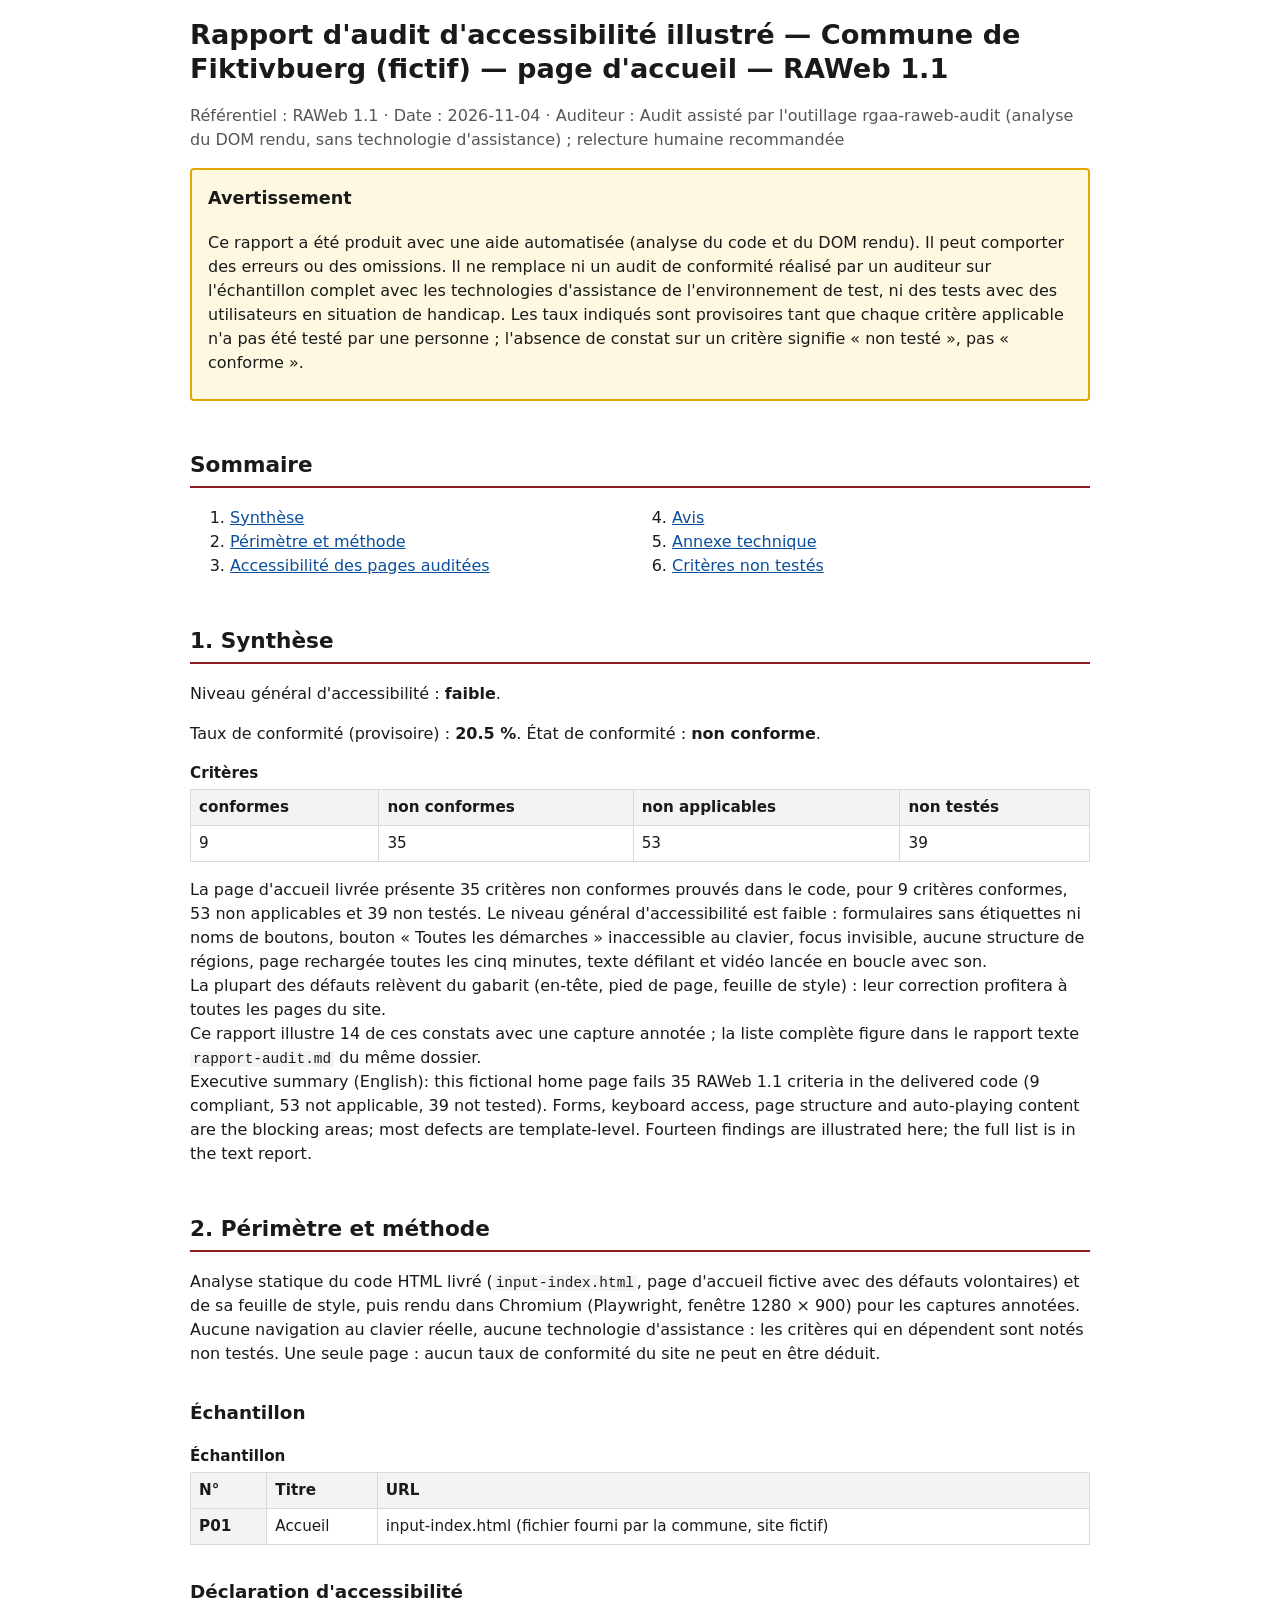
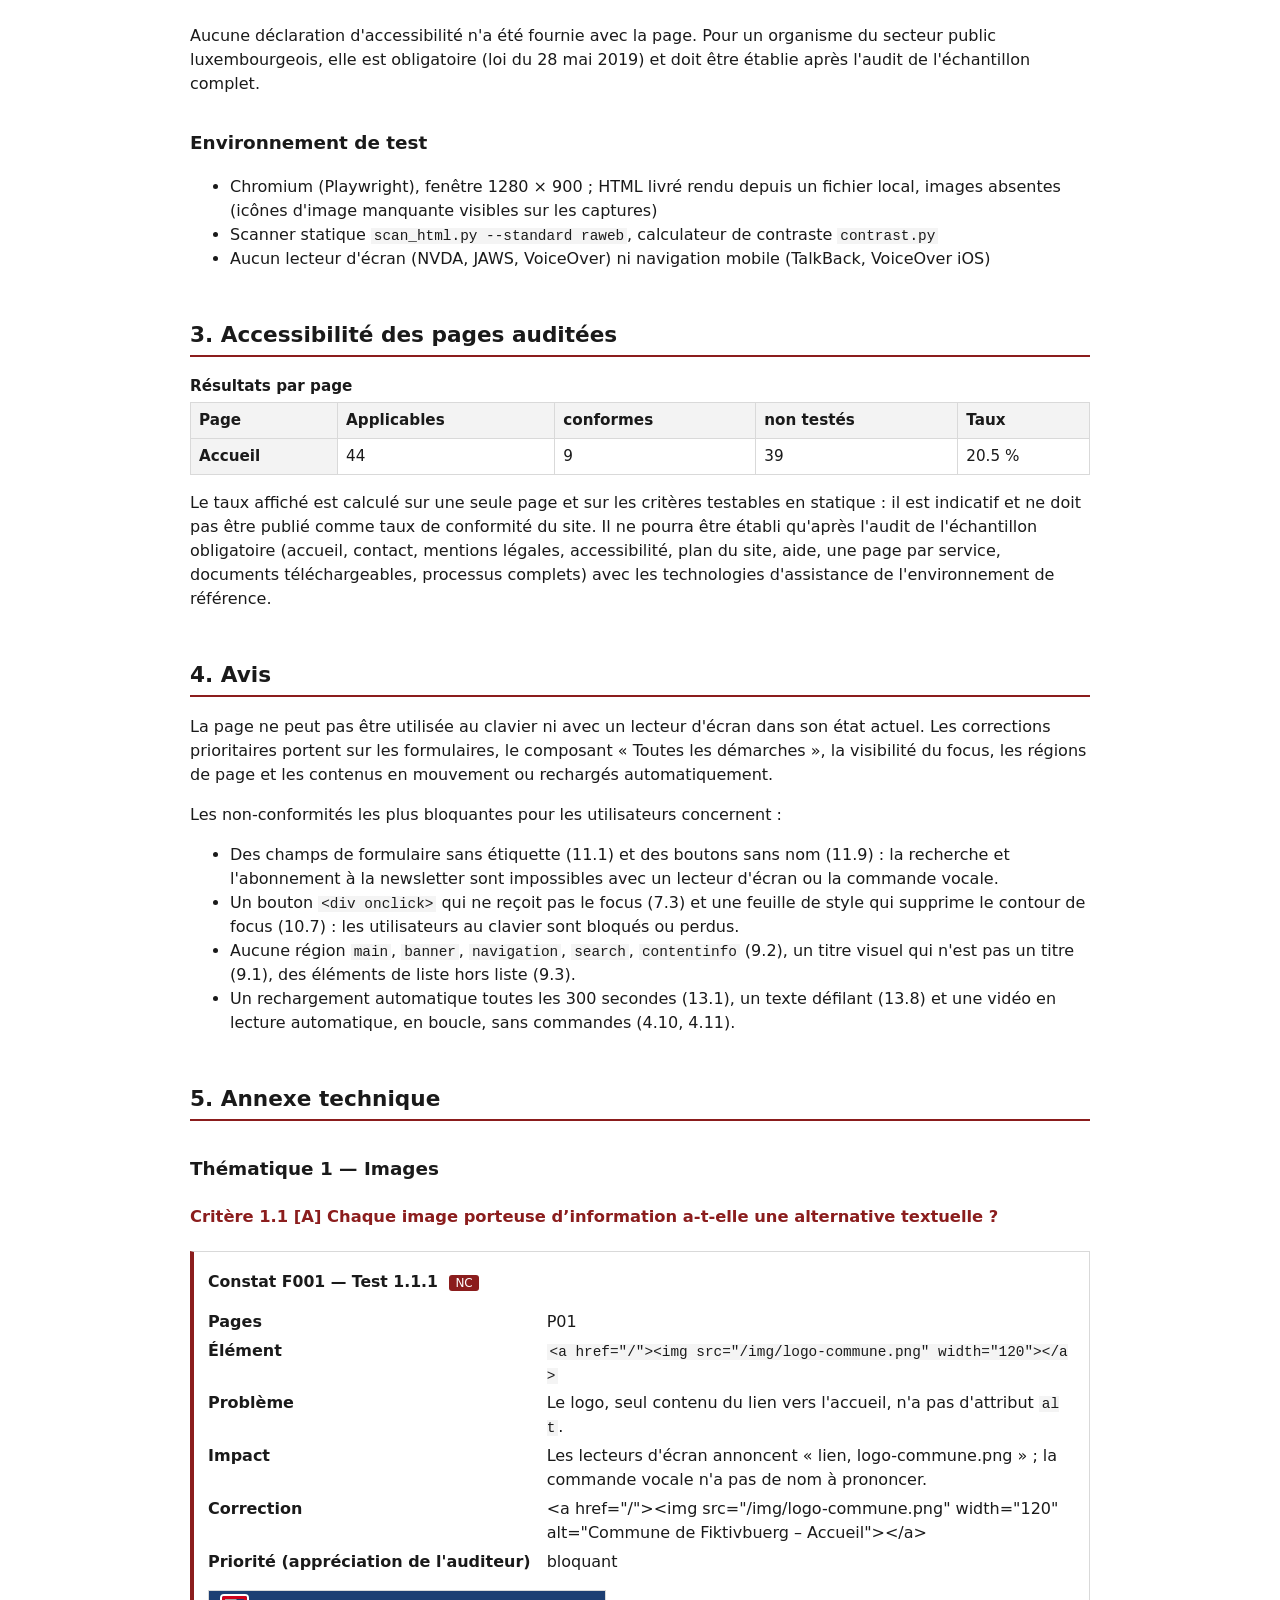
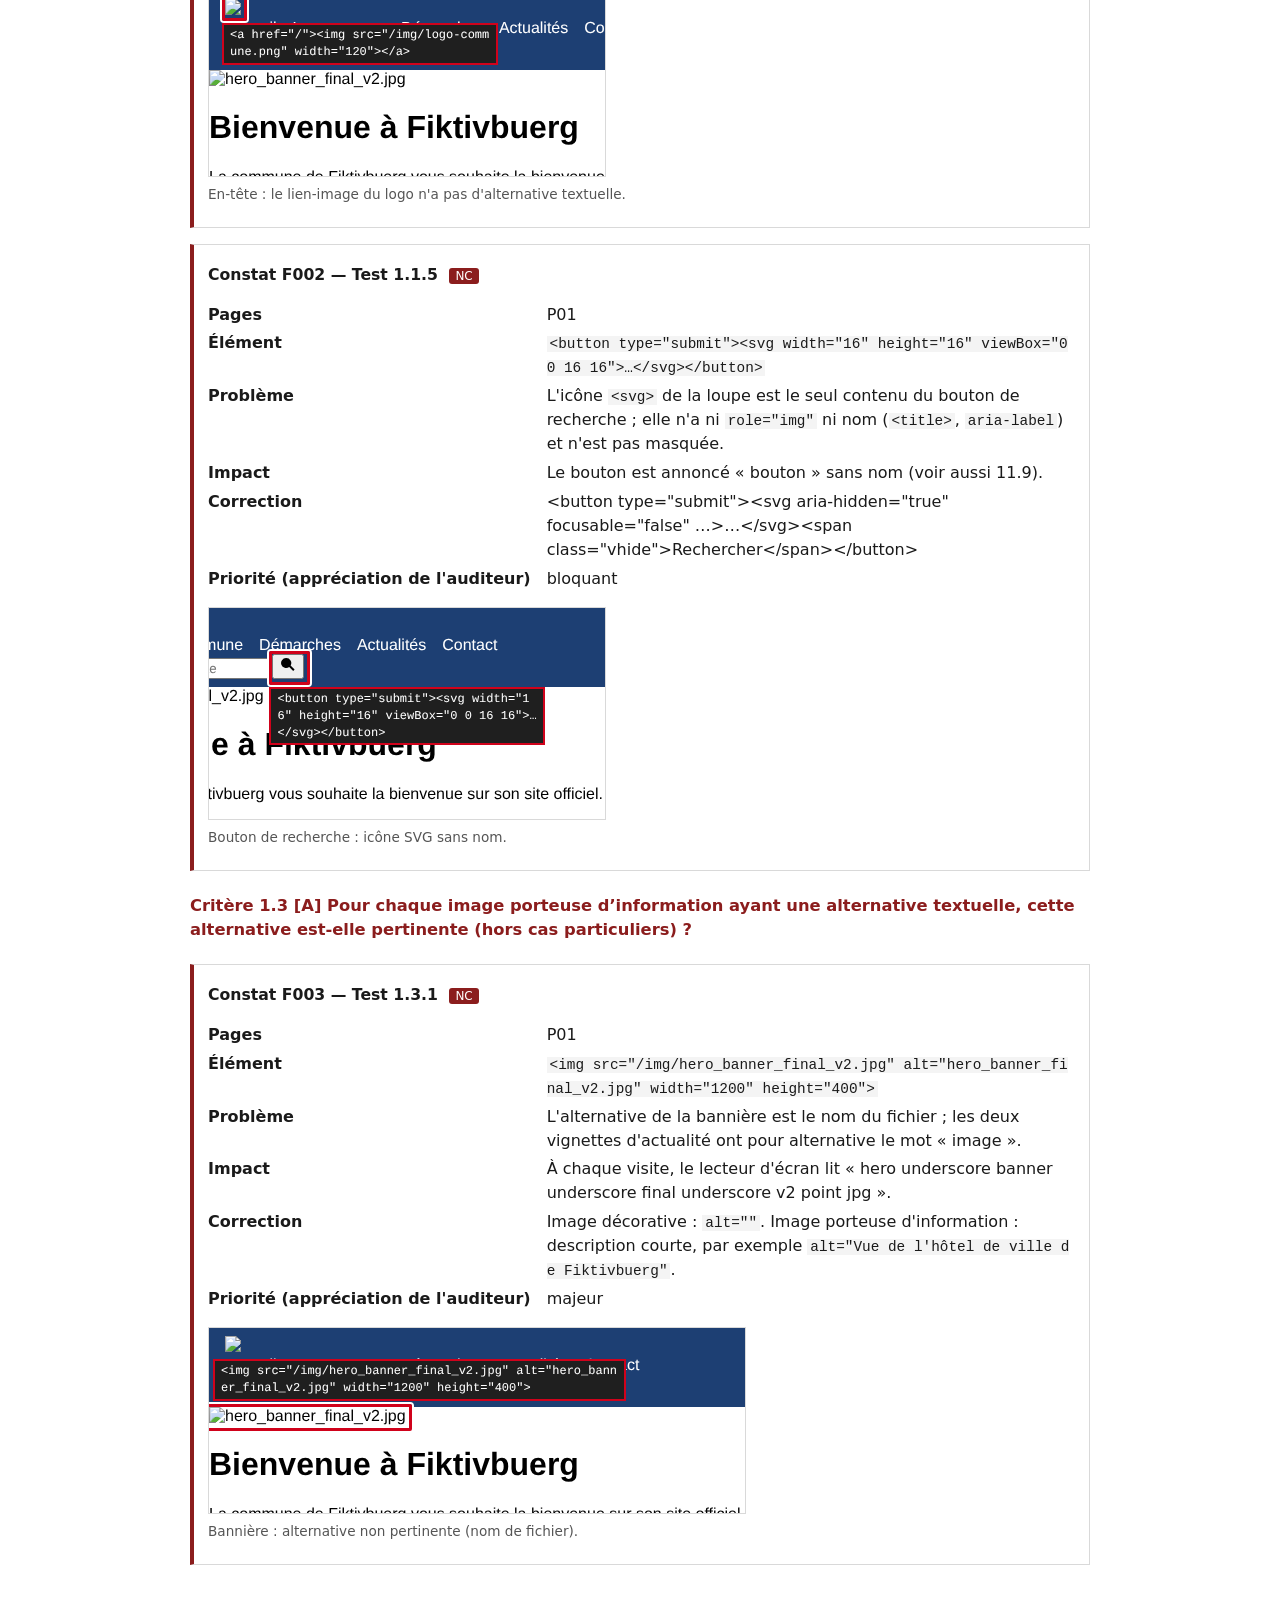
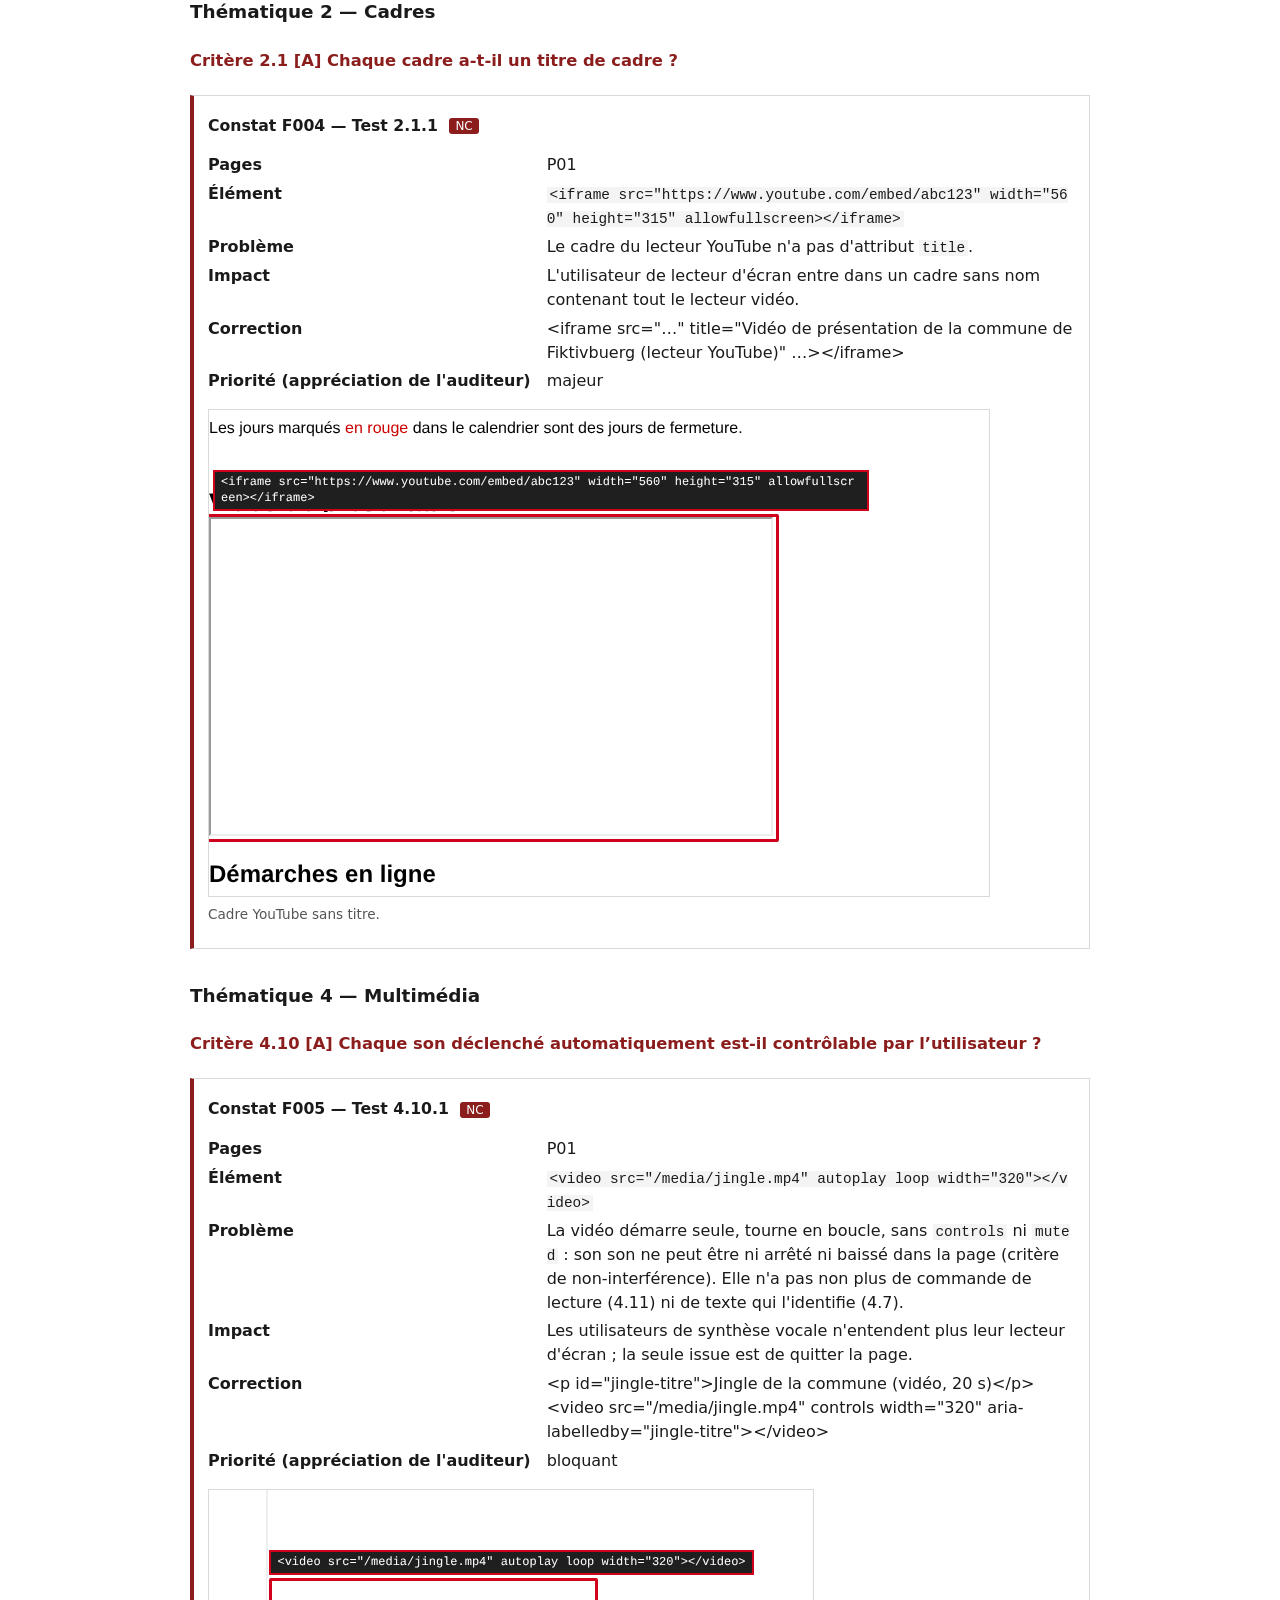
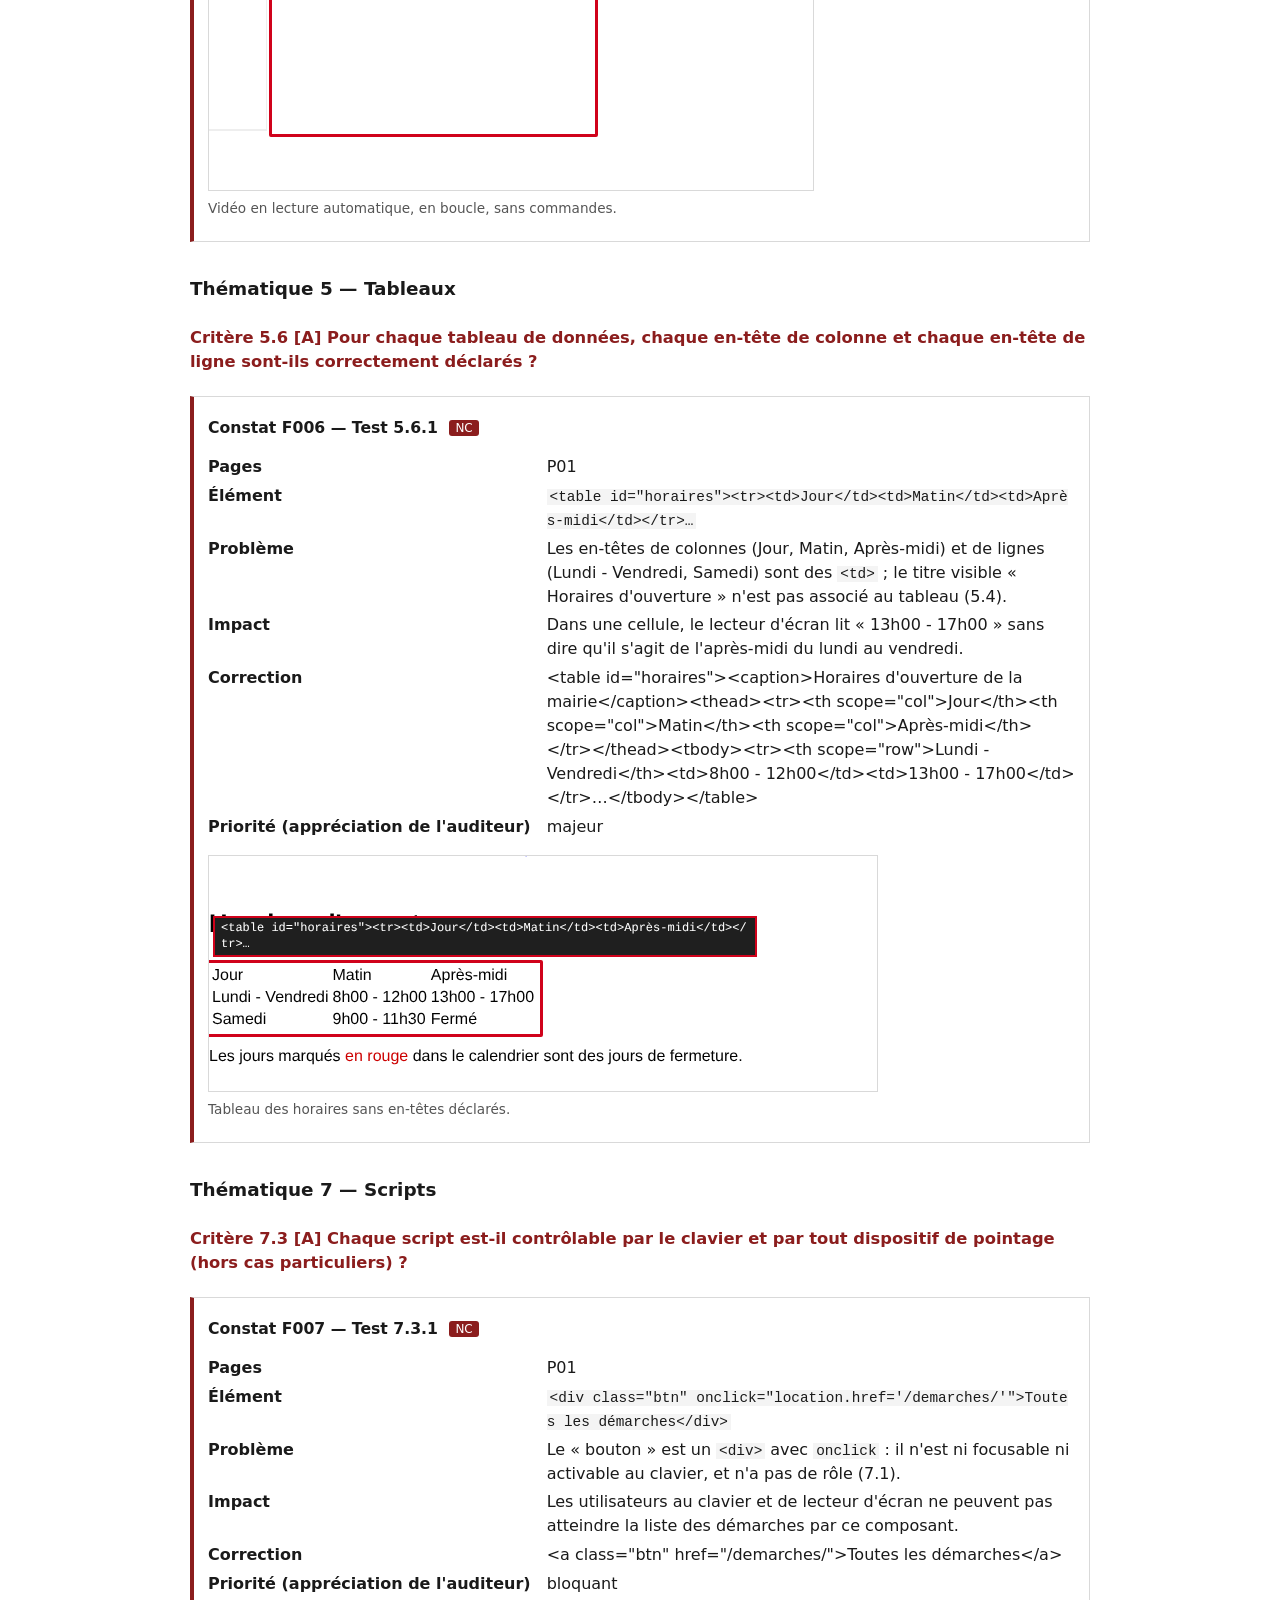
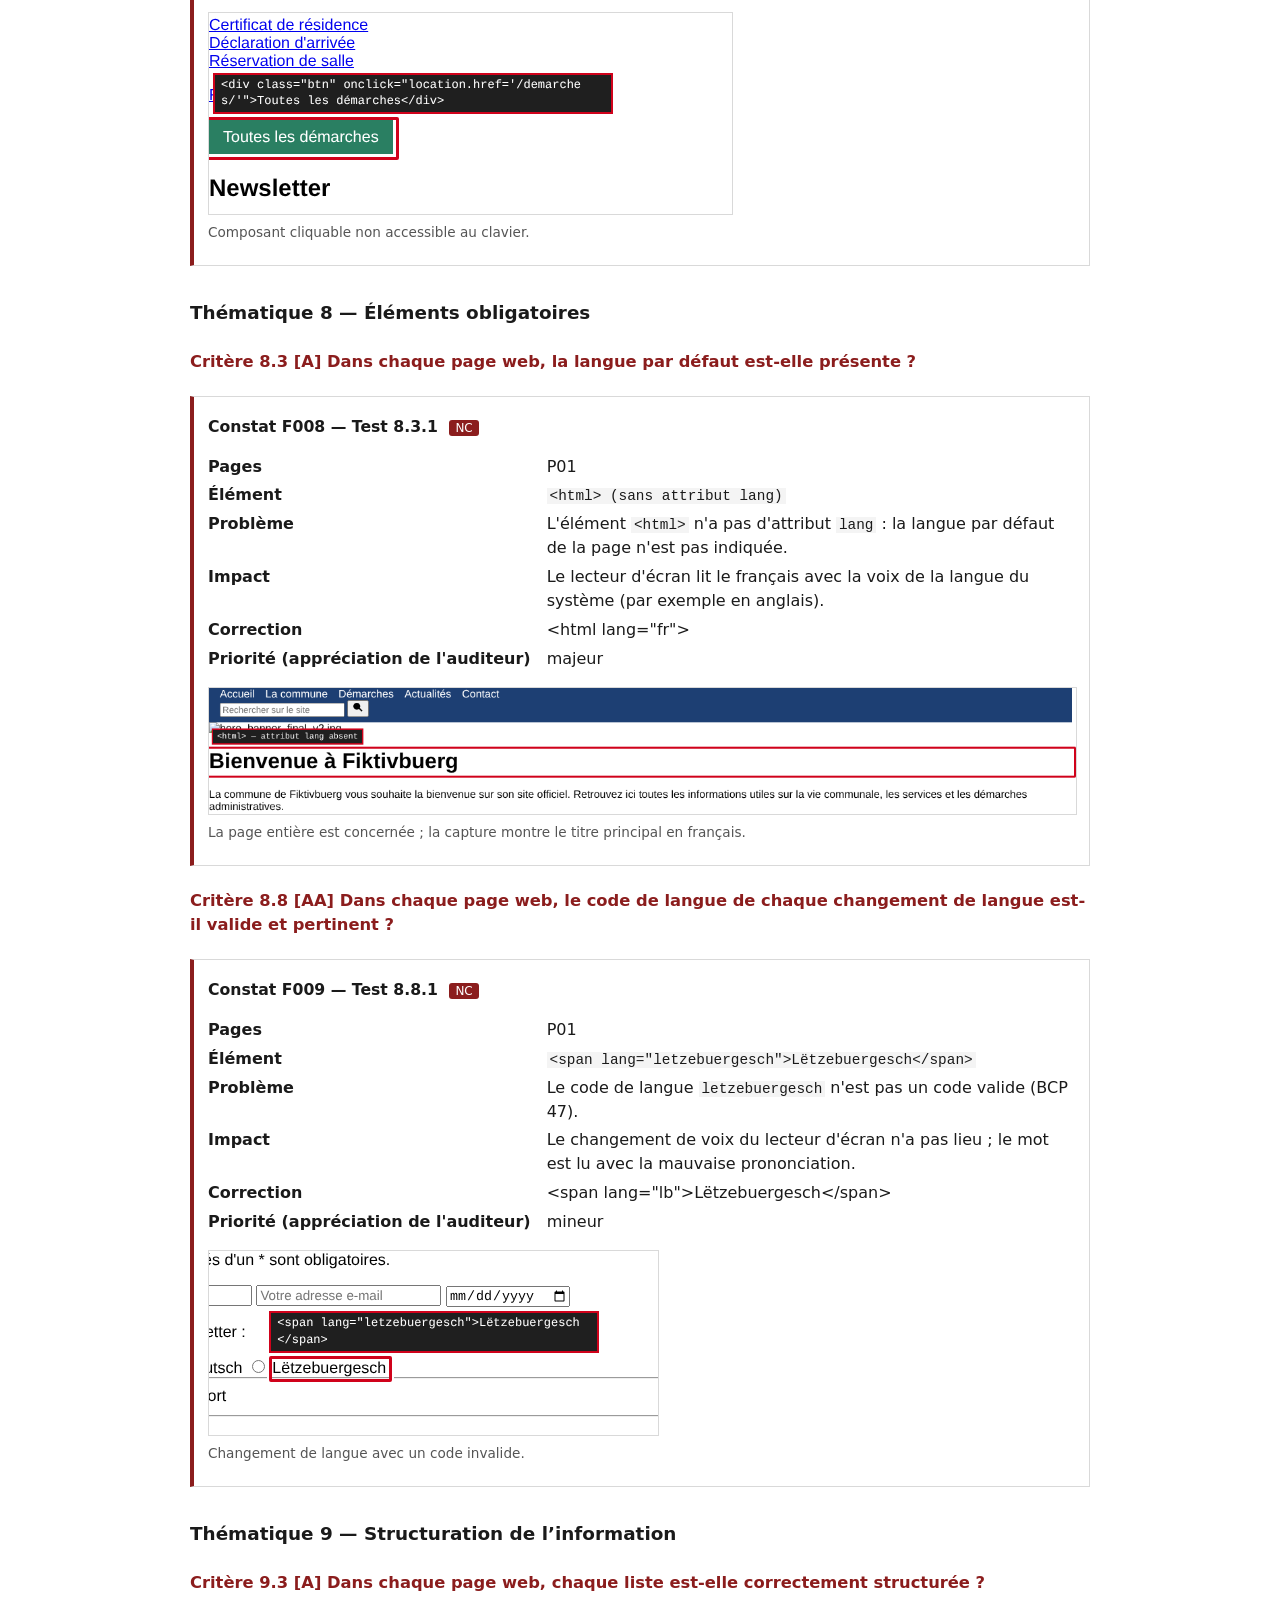
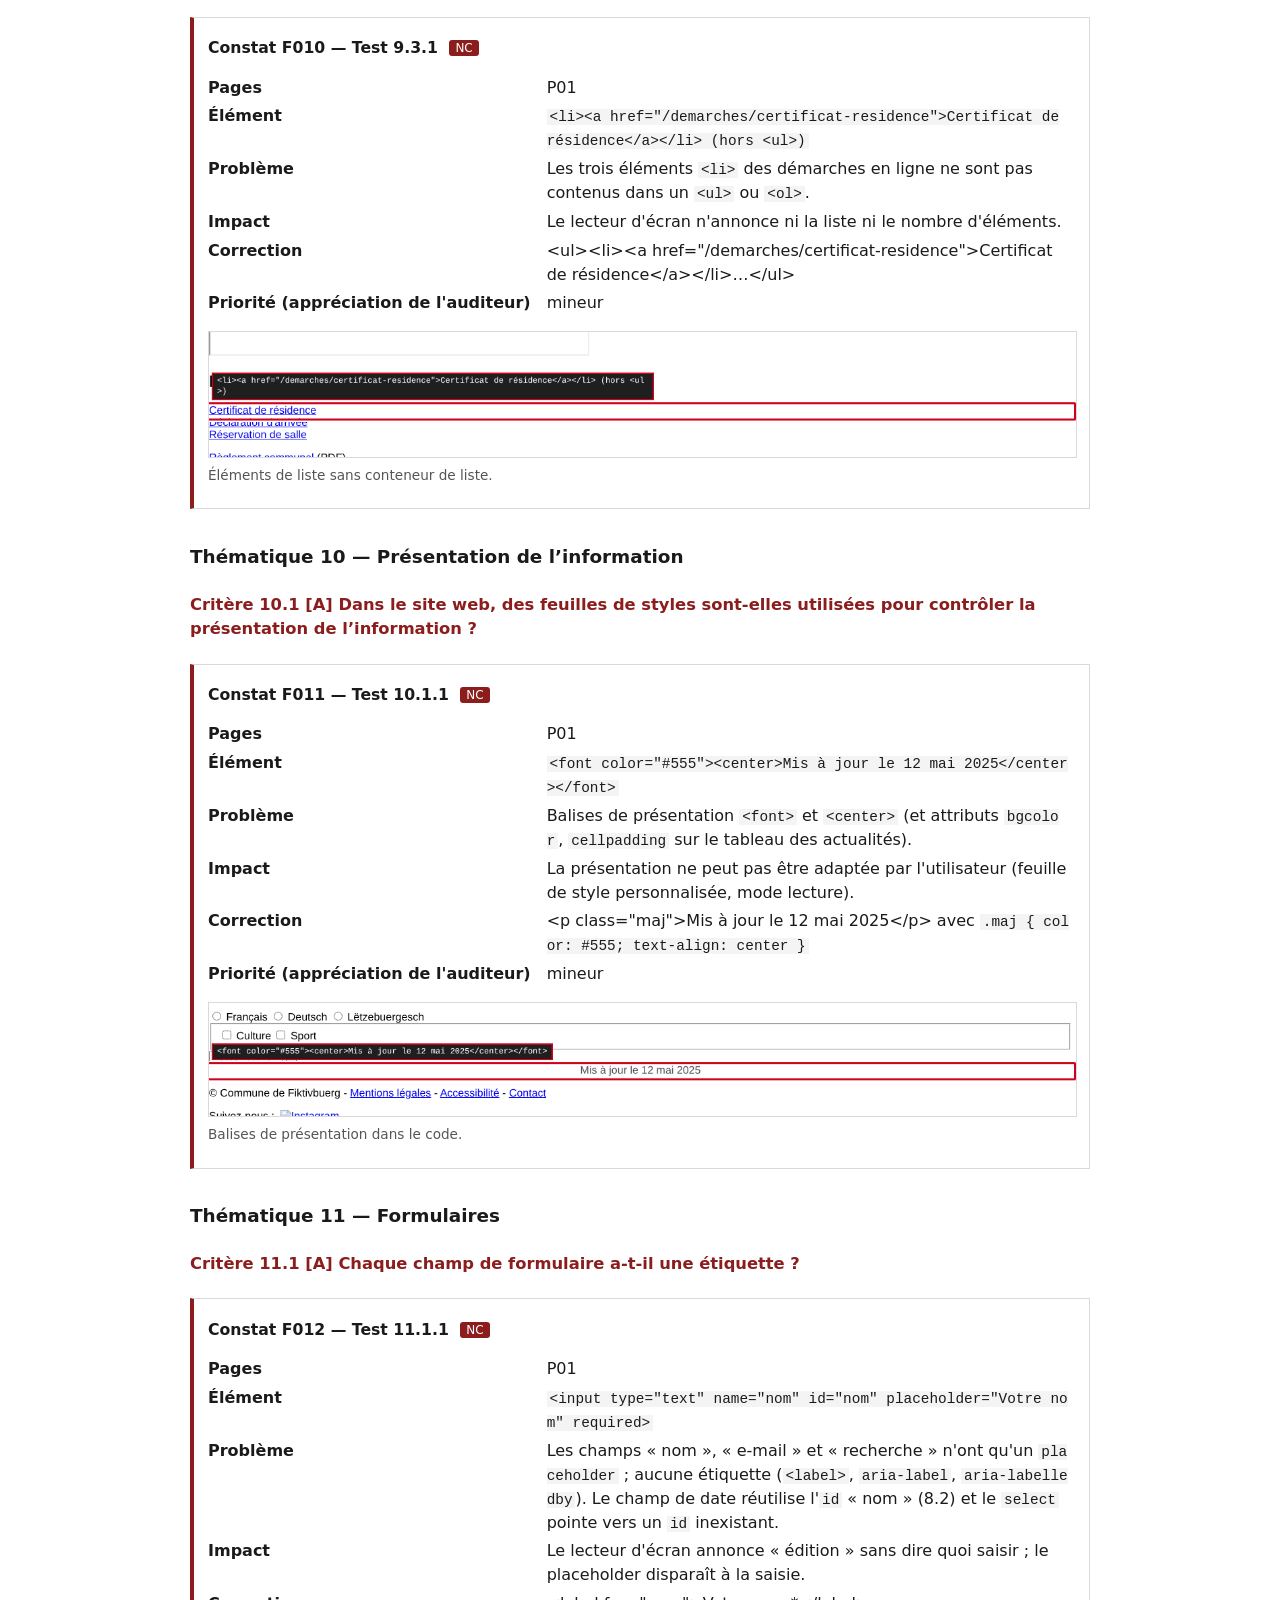
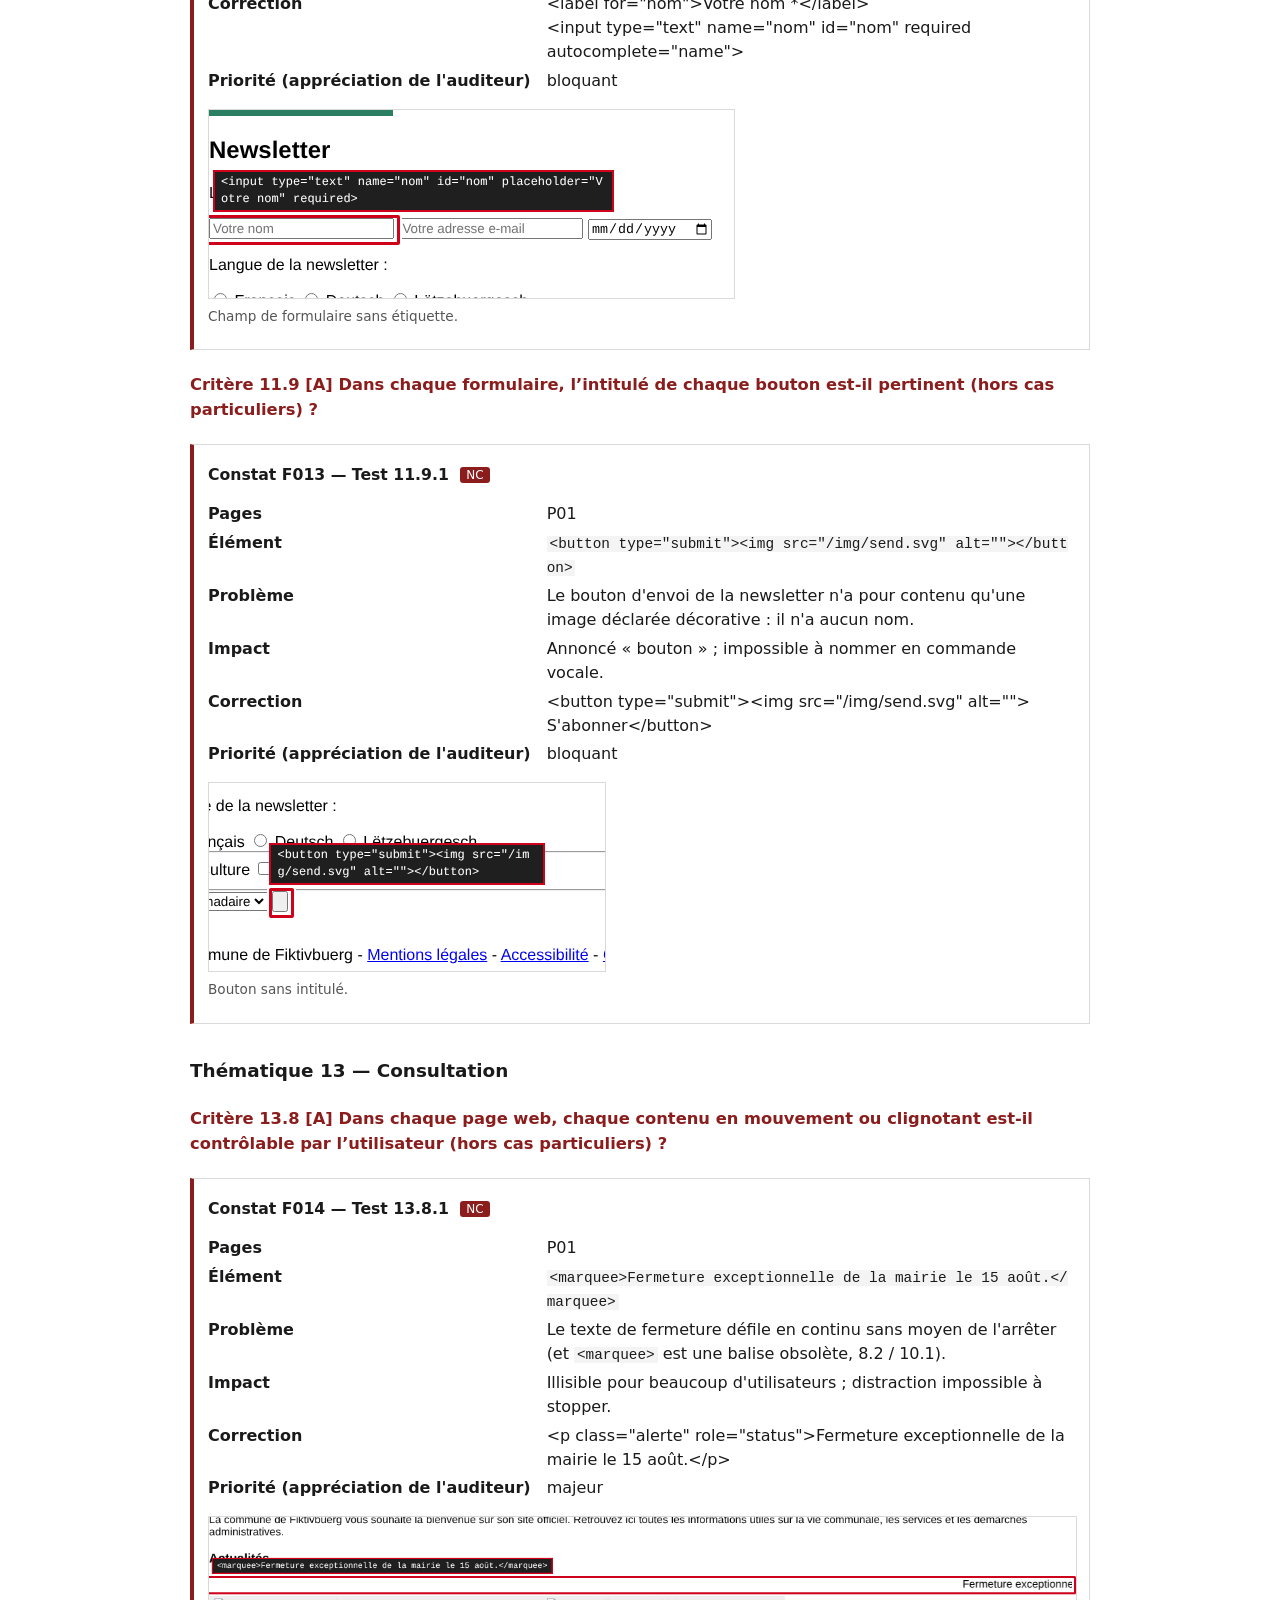
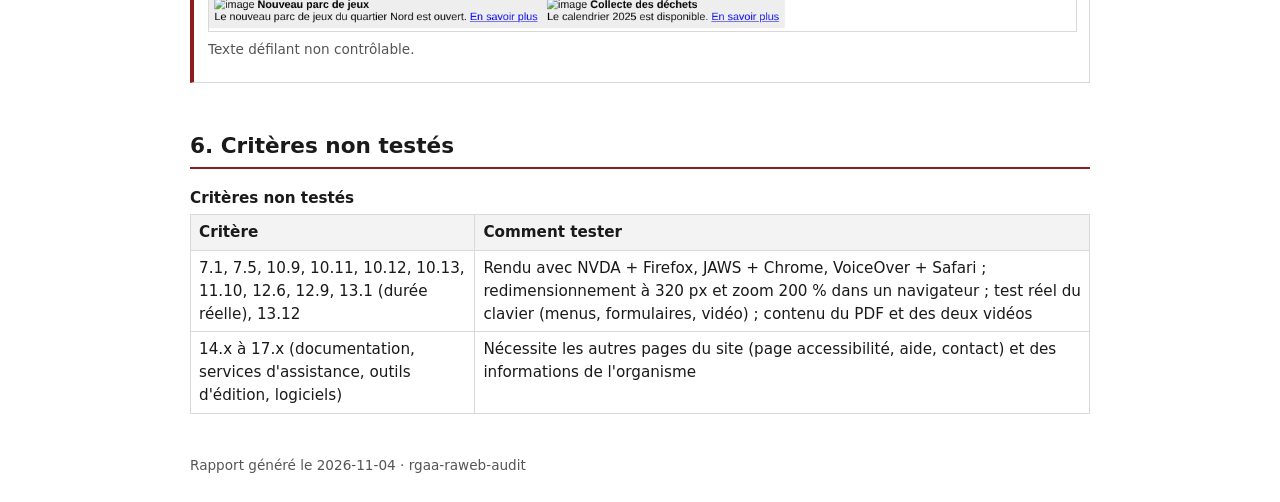
==== examples/commune-homepage-raweb/rapport-illustre.html @ 49a356eb "Keep the markup badge outside the outlined element; add an illustrated example - render_page.js --an" ====
<!DOCTYPE html><html lang="fr"><head><meta charset="utf-8"><meta name="viewport" content="width=device-width, initial-scale=1"><title>Rapport d&#x27;audit d&#x27;accessibilité illustré — Commune de Fiktivbuerg (fictif) — page d&#x27;accueil — RAWeb 1.1</title><style>
:root{--ink:#1a1a1a;--muted:#555;--accent:#8b1d1d;--line:#d9d9d9;--bg:#fff}
html{font:16px/1.5 system-ui,-apple-system,"Segoe UI",Roboto,sans-serif;color:var(--ink);background:var(--bg)}
body{margin:0;padding:0 16px}main,header,footer{max-width:900px;margin:0 auto}
.skip{position:absolute;left:-9999px}.skip:focus{position:static;display:inline-block;padding:8px;background:#ffd;border:2px solid var(--accent)}
h1{font-size:1.7rem;line-height:1.25}h2{font-size:1.35rem;margin-top:2.2em;border-bottom:2px solid var(--accent);padding-bottom:.2em}h3{font-size:1.15rem;margin-top:1.8em}h4{font-size:1.02rem;margin-top:1.4em;color:var(--accent)}h5{font-size:.98rem;margin:.9em 0 .3em}
.meta{color:var(--muted)}.notice{background:#fff8e1;border:2px solid #e0a800;border-radius:4px;padding:8px 16px;margin:16px 0}.notice h2{margin-top:.4em;border:0;font-size:1.1rem}
nav ol{columns:2;gap:24px}table{border-collapse:collapse;width:100%;margin:1em 0;font-size:.95rem}caption{text-align:left;font-weight:600;margin-bottom:.3em}th,td{border:1px solid var(--line);padding:6px 8px;text-align:left;vertical-align:top}th{background:#f3f3f3}
.finding{border:1px solid var(--line);border-left:4px solid var(--accent);padding:4px 14px 10px;margin:1em 0;page-break-inside:avoid}dl{display:grid;grid-template-columns:max-content 1fr;gap:.3em 1em}dt{font-weight:600}dd{margin:0}
code{font:.9em Menlo,Consolas,monospace;background:#f4f4f4;padding:0 .2em;word-break:break-all}.tag{font-size:.75rem;font-weight:400;color:#fff;background:var(--accent);padding:1px 6px;border-radius:3px;margin-left:.5em;vertical-align:middle}
figure{margin:.8em 0}figure img{max-width:100%;height:auto;border:1px solid var(--line)}figcaption{font-size:.85rem;color:var(--muted)}.note{font-size:.9rem;color:var(--muted)}
footer{margin:3em auto 2em;color:var(--muted);font-size:.85rem}a{color:#0b4f9c}a:focus,button:focus{outline:3px solid #0b4f9c;outline-offset:2px}
@media print{html{font-size:11pt}body{padding:0}.skip,nav{display:none}h2{page-break-after:avoid}figure img{max-height:120mm;width:auto}a{color:inherit;text-decoration:none}}
</style></head><body><a class="skip" href="#main">Aller au contenu</a><header><h1>Rapport d&#x27;audit d&#x27;accessibilité illustré — Commune de Fiktivbuerg (fictif) — page d&#x27;accueil — RAWeb 1.1</h1><p class="meta">Référentiel : RAWeb 1.1 · Date : 2026-11-04 · Auditeur : Audit assisté par l&#x27;outillage rgaa-raweb-audit (analyse du DOM rendu, sans technologie d&#x27;assistance) ; relecture humaine recommandée</p></header><main id="main"><section class="notice" aria-labelledby="notice"><h2 id="notice">Avertissement</h2><p>Ce rapport a été produit avec une aide automatisée (analyse du code et du DOM rendu). Il peut comporter des erreurs ou des omissions. Il ne remplace ni un audit de conformité réalisé par un auditeur sur l&#x27;échantillon complet avec les technologies d&#x27;assistance de l&#x27;environnement de test, ni des tests avec des utilisateurs en situation de handicap. Les taux indiqués sont provisoires tant que chaque critère applicable n&#x27;a pas été testé par une personne ; l&#x27;absence de constat sur un critère signifie « non testé », pas « conforme ».</p></section><nav aria-labelledby="toc"><h2 id="toc">Sommaire</h2><ol><li><a href="#summary">Synthèse</a></li><li><a href="#scope">Périmètre et méthode</a></li><li><a href="#results">Accessibilité des pages auditées</a></li><li><a href="#opinion">Avis</a></li><li><a href="#annex">Annexe technique</a></li><li><a href="#nt">Critères non testés</a></li></ol></nav><section aria-labelledby="summary"><h2 id="summary">1. Synthèse</h2><p>Niveau général d&#x27;accessibilité : <strong>faible</strong>.</p><p>Taux de conformité (provisoire) : <strong>20.5 %</strong>. État de conformité : <strong>non conforme</strong>.</p><table><caption>Critères</caption><thead><tr><th scope="col">conformes</th><th scope="col">non conformes</th><th scope="col">non applicables</th><th scope="col">non testés</th></tr></thead><tbody><tr><td>9</td><td>35</td><td>53</td><td>39</td></tr></tbody></table><p>La page d&#x27;accueil livrée présente 35 critères non conformes prouvés dans le code, pour 9 critères conformes, 53 non applicables et 39 non testés. Le niveau général d&#x27;accessibilité est faible : formulaires sans étiquettes ni noms de boutons, bouton « Toutes les démarches » inaccessible au clavier, focus invisible, aucune structure de régions, page rechargée toutes les cinq minutes, texte défilant et vidéo lancée en boucle avec son.<br>La plupart des défauts relèvent du gabarit (en-tête, pied de page, feuille de style) : leur correction profitera à toutes les pages du site.<br>Ce rapport illustre 14 de ces constats avec une capture annotée ; la liste complète figure dans le rapport texte <code>rapport-audit.md</code> du même dossier.<br>Executive summary (English): this fictional home page fails 35 RAWeb 1.1 criteria in the delivered code (9 compliant, 53 not applicable, 39 not tested). Forms, keyboard access, page structure and auto-playing content are the blocking areas; most defects are template-level. Fourteen findings are illustrated here; the full list is in the text report.</p></section><section aria-labelledby="scope"><h2 id="scope">2. Périmètre et méthode</h2><p>Analyse statique du code HTML livré (<code>input-index.html</code>, page d&#x27;accueil fictive avec des défauts volontaires) et de sa feuille de style, puis rendu dans Chromium (Playwright, fenêtre 1280 × 900) pour les captures annotées. Aucune navigation au clavier réelle, aucune technologie d&#x27;assistance : les critères qui en dépendent sont notés non testés. Une seule page : aucun taux de conformité du site ne peut en être déduit.</p><h3>Échantillon</h3><table><caption>Échantillon</caption><thead><tr><th scope="col">N°</th><th scope="col">Titre</th><th scope="col">URL</th></tr></thead><tbody><tr><th scope="row">P01</th><td>Accueil</td><td>input-index.html (fichier fourni par la commune, site fictif)</td></tr></tbody></table><h3>Déclaration d&#x27;accessibilité</h3><p>Aucune déclaration d&#x27;accessibilité n&#x27;a été fournie avec la page. Pour un organisme du secteur public luxembourgeois, elle est obligatoire (loi du 28 mai 2019) et doit être établie après l&#x27;audit de l&#x27;échantillon complet.</p><h3>Environnement de test</h3><ul><li>Chromium (Playwright), fenêtre 1280 × 900 ; HTML livré rendu depuis un fichier local, images absentes (icônes d&#x27;image manquante visibles sur les captures)</li><li>Scanner statique <code>scan_html.py --standard raweb</code>, calculateur de contraste <code>contrast.py</code></li><li>Aucun lecteur d&#x27;écran (NVDA, JAWS, VoiceOver) ni navigation mobile (TalkBack, VoiceOver iOS)</li></ul></section><section aria-labelledby="results"><h2 id="results">3. Accessibilité des pages auditées</h2><table><caption>Résultats par page</caption><thead><tr><th scope="col">Page</th><th scope="col">Applicables</th><th scope="col">conformes</th><th scope="col">non testés</th><th scope="col">Taux</th></tr></thead><tbody><tr><th scope="row">Accueil</th><td>44</td><td>9</td><td>39</td><td>20.5 %</td></tr></tbody></table><p>Le taux affiché est calculé sur une seule page et sur les critères testables en statique : il est indicatif et ne doit pas être publié comme taux de conformité du site. Il ne pourra être établi qu&#x27;après l&#x27;audit de l&#x27;échantillon obligatoire (accueil, contact, mentions légales, accessibilité, plan du site, aide, une page par service, documents téléchargeables, processus complets) avec les technologies d&#x27;assistance de l&#x27;environnement de référence.</p></section><section aria-labelledby="opinion"><h2 id="opinion">4. Avis</h2><p>La page ne peut pas être utilisée au clavier ni avec un lecteur d&#x27;écran dans son état actuel. Les corrections prioritaires portent sur les formulaires, le composant « Toutes les démarches », la visibilité du focus, les régions de page et les contenus en mouvement ou rechargés automatiquement.</p><p>Les non-conformités les plus bloquantes pour les utilisateurs concernent :</p><ul><li>Des champs de formulaire sans étiquette (11.1) et des boutons sans nom (11.9) : la recherche et l&#x27;abonnement à la newsletter sont impossibles avec un lecteur d&#x27;écran ou la commande vocale.</li><li>Un bouton <code>&lt;div onclick&gt;</code> qui ne reçoit pas le focus (7.3) et une feuille de style qui supprime le contour de focus (10.7) : les utilisateurs au clavier sont bloqués ou perdus.</li><li>Aucune région <code>main</code>, <code>banner</code>, <code>navigation</code>, <code>search</code>, <code>contentinfo</code> (9.2), un titre visuel qui n&#x27;est pas un titre (9.1), des éléments de liste hors liste (9.3).</li><li>Un rechargement automatique toutes les 300 secondes (13.1), un texte défilant (13.8) et une vidéo en lecture automatique, en boucle, sans commandes (4.10, 4.11).</li></ul></section><section aria-labelledby="annex"><h2 id="annex">5. Annexe technique</h2><h3 id="topic-1">Thématique 1 — Images</h3><h4 id="crit-1-1">Critère 1.1 [A] Chaque image porteuse d’information a-t-elle une alternative textuelle ?</h4><article class="finding" aria-labelledby="f-F001"><h5 id="f-F001">Constat F001 — Test 1.1.1 <span class="tag">NC</span></h5><dl><dt>Pages</dt><dd>P01</dd><dt>Élément</dt><dd><code>&lt;a href=&quot;/&quot;&gt;&lt;img src=&quot;/img/logo-commune.png&quot; width=&quot;120&quot;&gt;&lt;/a&gt;</code></dd><dt>Problème</dt><dd>Le logo, seul contenu du lien vers l&#x27;accueil, n&#x27;a pas d&#x27;attribut <code>alt</code>.</dd><dt>Impact</dt><dd>Les lecteurs d&#x27;écran annoncent « lien, logo-commune.png » ; la commande vocale n&#x27;a pas de nom à prononcer.</dd><dt>Correction</dt><dd>&lt;a href=&quot;/&quot;&gt;&lt;img src=&quot;/img/logo-commune.png&quot; width=&quot;120&quot; alt=&quot;Commune de Fiktivbuerg – Accueil&quot;&gt;&lt;/a&gt;</dd><dt>Priorité (appréciation de l&#x27;auditeur)</dt><dd>bloquant</dd></dl><figure><img src="[data-uri]" alt="Capture d&#x27;écran annotée : l&#x27;élément concerné est entouré en rouge : &lt;a href=&quot;/&quot;&gt;&lt;img src=&quot;/img/logo-commune.png&quot; width=&quot;120&quot;&gt;&lt;/a&gt;"><figcaption>En-tête : le lien-image du logo n&#x27;a pas d&#x27;alternative textuelle.</figcaption></figure></article><article class="finding" aria-labelledby="f-F002"><h5 id="f-F002">Constat F002 — Test 1.1.5 <span class="tag">NC</span></h5><dl><dt>Pages</dt><dd>P01</dd><dt>Élément</dt><dd><code>&lt;button type=&quot;submit&quot;&gt;&lt;svg width=&quot;16&quot; height=&quot;16&quot; viewBox=&quot;0 0 16 16&quot;&gt;…&lt;/svg&gt;&lt;/button&gt;</code></dd><dt>Problème</dt><dd>L&#x27;icône <code>&lt;svg&gt;</code> de la loupe est le seul contenu du bouton de recherche ; elle n&#x27;a ni <code>role=&quot;img&quot;</code> ni nom (<code>&lt;title&gt;</code>, <code>aria-label</code>) et n&#x27;est pas masquée.</dd><dt>Impact</dt><dd>Le bouton est annoncé « bouton » sans nom (voir aussi 11.9).</dd><dt>Correction</dt><dd>&lt;button type=&quot;submit&quot;&gt;&lt;svg aria-hidden=&quot;true&quot; focusable=&quot;false&quot; …&gt;…&lt;/svg&gt;&lt;span class=&quot;vhide&quot;&gt;Rechercher&lt;/span&gt;&lt;/button&gt;</dd><dt>Priorité (appréciation de l&#x27;auditeur)</dt><dd>bloquant</dd></dl><figure><img src="[data-uri]" alt="Capture d&#x27;écran annotée : l&#x27;élément concerné est entouré en rouge : &lt;button type=&quot;submit&quot;&gt;&lt;svg width=&quot;16&quot; height=&quot;16&quot; viewBox=&quot;0 0 16 16&quot;&gt;…&lt;/svg&gt;&lt;/button&gt;"><figcaption>Bouton de recherche : icône SVG sans nom.</figcaption></figure></article><h4 id="crit-1-3">Critère 1.3 [A] Pour chaque image porteuse d’information ayant une alternative textuelle, cette alternative est-elle pertinente (hors cas particuliers) ?</h4><article class="finding" aria-labelledby="f-F003"><h5 id="f-F003">Constat F003 — Test 1.3.1 <span class="tag">NC</span></h5><dl><dt>Pages</dt><dd>P01</dd><dt>Élément</dt><dd><code>&lt;img src=&quot;/img/hero_banner_final_v2.jpg&quot; alt=&quot;hero_banner_final_v2.jpg&quot; width=&quot;1200&quot; height=&quot;400&quot;&gt;</code></dd><dt>Problème</dt><dd>L&#x27;alternative de la bannière est le nom du fichier ; les deux vignettes d&#x27;actualité ont pour alternative le mot « image ».</dd><dt>Impact</dt><dd>À chaque visite, le lecteur d&#x27;écran lit « hero underscore banner underscore final underscore v2 point jpg ».</dd><dt>Correction</dt><dd>Image décorative : <code>alt=&quot;&quot;</code>. Image porteuse d&#x27;information : description courte, par exemple <code>alt=&quot;Vue de l&#x27;hôtel de ville de Fiktivbuerg&quot;</code>.</dd><dt>Priorité (appréciation de l&#x27;auditeur)</dt><dd>majeur</dd></dl><figure><img src="[data-uri]" alt="Capture d&#x27;écran annotée : l&#x27;élément concerné est entouré en rouge : &lt;img src=&quot;/img/hero_banner_final_v2.jpg&quot; alt=&quot;hero_banner_final_v2.jpg&quot; width=&quot;1200&quot; height=&quot;400&quot;&gt;"><figcaption>Bannière : alternative non pertinente (nom de fichier).</figcaption></figure></article><h3 id="topic-2">Thématique 2 — Cadres</h3><h4 id="crit-2-1">Critère 2.1 [A] Chaque cadre a-t-il un titre de cadre ?</h4><article class="finding" aria-labelledby="f-F004"><h5 id="f-F004">Constat F004 — Test 2.1.1 <span class="tag">NC</span></h5><dl><dt>Pages</dt><dd>P01</dd><dt>Élément</dt><dd><code>&lt;iframe src=&quot;https://www.youtube.com/embed/abc123&quot; width=&quot;560&quot; height=&quot;315&quot; allowfullscreen&gt;&lt;/iframe&gt;</code></dd><dt>Problème</dt><dd>Le cadre du lecteur YouTube n&#x27;a pas d&#x27;attribut <code>title</code>.</dd><dt>Impact</dt><dd>L&#x27;utilisateur de lecteur d&#x27;écran entre dans un cadre sans nom contenant tout le lecteur vidéo.</dd><dt>Correction</dt><dd>&lt;iframe src=&quot;…&quot; title=&quot;Vidéo de présentation de la commune de Fiktivbuerg (lecteur YouTube)&quot; …&gt;&lt;/iframe&gt;</dd><dt>Priorité (appréciation de l&#x27;auditeur)</dt><dd>majeur</dd></dl><figure><img src="[data-uri]" alt="Capture d&#x27;écran annotée : l&#x27;élément concerné est entouré en rouge : &lt;iframe src=&quot;https://www.youtube.com/embed/abc123&quot; width=&quot;560&quot; height=&quot;315&quot; allowfullscreen&gt;&lt;/iframe&gt;"><figcaption>Cadre YouTube sans titre.</figcaption></figure></article><h3 id="topic-4">Thématique 4 — Multimédia</h3><h4 id="crit-4-10">Critère 4.10 [A] Chaque son déclenché automatiquement est-il contrôlable par l’utilisateur ?</h4><article class="finding" aria-labelledby="f-F005"><h5 id="f-F005">Constat F005 — Test 4.10.1 <span class="tag">NC</span></h5><dl><dt>Pages</dt><dd>P01</dd><dt>Élément</dt><dd><code>&lt;video src=&quot;/media/jingle.mp4&quot; autoplay loop width=&quot;320&quot;&gt;&lt;/video&gt;</code></dd><dt>Problème</dt><dd>La vidéo démarre seule, tourne en boucle, sans <code>controls</code> ni <code>muted</code> : son son ne peut être ni arrêté ni baissé dans la page (critère de non-interférence). Elle n&#x27;a pas non plus de commande de lecture (4.11) ni de texte qui l&#x27;identifie (4.7).</dd><dt>Impact</dt><dd>Les utilisateurs de synthèse vocale n&#x27;entendent plus leur lecteur d&#x27;écran ; la seule issue est de quitter la page.</dd><dt>Correction</dt><dd>&lt;p id=&quot;jingle-titre&quot;&gt;Jingle de la commune (vidéo, 20 s)&lt;/p&gt;<br>&lt;video src=&quot;/media/jingle.mp4&quot; controls width=&quot;320&quot; aria-labelledby=&quot;jingle-titre&quot;&gt;&lt;/video&gt;</dd><dt>Priorité (appréciation de l&#x27;auditeur)</dt><dd>bloquant</dd></dl><figure><img src="[data-uri]" alt="Capture d&#x27;écran annotée : l&#x27;élément concerné est entouré en rouge : &lt;video src=&quot;/media/jingle.mp4&quot; autoplay loop width=&quot;320&quot;&gt;&lt;/video&gt;"><figcaption>Vidéo en lecture automatique, en boucle, sans commandes.</figcaption></figure></article><h3 id="topic-5">Thématique 5 — Tableaux</h3><h4 id="crit-5-6">Critère 5.6 [A] Pour chaque tableau de données, chaque en-tête de colonne et chaque en-tête de ligne sont-ils correctement déclarés ?</h4><article class="finding" aria-labelledby="f-F006"><h5 id="f-F006">Constat F006 — Test 5.6.1 <span class="tag">NC</span></h5><dl><dt>Pages</dt><dd>P01</dd><dt>Élément</dt><dd><code>&lt;table id=&quot;horaires&quot;&gt;&lt;tr&gt;&lt;td&gt;Jour&lt;/td&gt;&lt;td&gt;Matin&lt;/td&gt;&lt;td&gt;Après-midi&lt;/td&gt;&lt;/tr&gt;…</code></dd><dt>Problème</dt><dd>Les en-têtes de colonnes (Jour, Matin, Après-midi) et de lignes (Lundi - Vendredi, Samedi) sont des <code>&lt;td&gt;</code> ; le titre visible « Horaires d&#x27;ouverture » n&#x27;est pas associé au tableau (5.4).</dd><dt>Impact</dt><dd>Dans une cellule, le lecteur d&#x27;écran lit « 13h00 - 17h00 » sans dire qu&#x27;il s&#x27;agit de l&#x27;après-midi du lundi au vendredi.</dd><dt>Correction</dt><dd>&lt;table id=&quot;horaires&quot;&gt;&lt;caption&gt;Horaires d&#x27;ouverture de la mairie&lt;/caption&gt;&lt;thead&gt;&lt;tr&gt;&lt;th scope=&quot;col&quot;&gt;Jour&lt;/th&gt;&lt;th scope=&quot;col&quot;&gt;Matin&lt;/th&gt;&lt;th scope=&quot;col&quot;&gt;Après-midi&lt;/th&gt;&lt;/tr&gt;&lt;/thead&gt;&lt;tbody&gt;&lt;tr&gt;&lt;th scope=&quot;row&quot;&gt;Lundi - Vendredi&lt;/th&gt;&lt;td&gt;8h00 - 12h00&lt;/td&gt;&lt;td&gt;13h00 - 17h00&lt;/td&gt;&lt;/tr&gt;…&lt;/tbody&gt;&lt;/table&gt;</dd><dt>Priorité (appréciation de l&#x27;auditeur)</dt><dd>majeur</dd></dl><figure><img src="[data-uri]" alt="Capture d&#x27;écran annotée : l&#x27;élément concerné est entouré en rouge : &lt;table id=&quot;horaires&quot;&gt;&lt;tr&gt;&lt;td&gt;Jour&lt;/td&gt;&lt;td&gt;Matin&lt;/td&gt;&lt;td&gt;Après-midi&lt;/td&gt;&lt;/tr&gt;…"><figcaption>Tableau des horaires sans en-têtes déclarés.</figcaption></figure></article><h3 id="topic-7">Thématique 7 — Scripts</h3><h4 id="crit-7-3">Critère 7.3 [A] Chaque script est-il contrôlable par le clavier et par tout dispositif de pointage (hors cas particuliers) ?</h4><article class="finding" aria-labelledby="f-F007"><h5 id="f-F007">Constat F007 — Test 7.3.1 <span class="tag">NC</span></h5><dl><dt>Pages</dt><dd>P01</dd><dt>Élément</dt><dd><code>&lt;div class=&quot;btn&quot; onclick=&quot;location.href=&#x27;/demarches/&#x27;&quot;&gt;Toutes les démarches&lt;/div&gt;</code></dd><dt>Problème</dt><dd>Le « bouton » est un <code>&lt;div&gt;</code> avec <code>onclick</code> : il n&#x27;est ni focusable ni activable au clavier, et n&#x27;a pas de rôle (7.1).</dd><dt>Impact</dt><dd>Les utilisateurs au clavier et de lecteur d&#x27;écran ne peuvent pas atteindre la liste des démarches par ce composant.</dd><dt>Correction</dt><dd>&lt;a class=&quot;btn&quot; href=&quot;/demarches/&quot;&gt;Toutes les démarches&lt;/a&gt;</dd><dt>Priorité (appréciation de l&#x27;auditeur)</dt><dd>bloquant</dd></dl><figure><img src="[data-uri]" alt="Capture d&#x27;écran annotée : l&#x27;élément concerné est entouré en rouge : &lt;div class=&quot;btn&quot; onclick=&quot;location.href=&#x27;/demarches/&#x27;&quot;&gt;Toutes les démarches&lt;/div&gt;"><figcaption>Composant cliquable non accessible au clavier.</figcaption></figure></article><h3 id="topic-8">Thématique 8 — Éléments obligatoires</h3><h4 id="crit-8-3">Critère 8.3 [A] Dans chaque page web, la langue par défaut est-elle présente ?</h4><article class="finding" aria-labelledby="f-F008"><h5 id="f-F008">Constat F008 — Test 8.3.1 <span class="tag">NC</span></h5><dl><dt>Pages</dt><dd>P01</dd><dt>Élément</dt><dd><code>&lt;html&gt; (sans attribut lang)</code></dd><dt>Problème</dt><dd>L&#x27;élément <code>&lt;html&gt;</code> n&#x27;a pas d&#x27;attribut <code>lang</code> : la langue par défaut de la page n&#x27;est pas indiquée.</dd><dt>Impact</dt><dd>Le lecteur d&#x27;écran lit le français avec la voix de la langue du système (par exemple en anglais).</dd><dt>Correction</dt><dd>&lt;html lang=&quot;fr&quot;&gt;</dd><dt>Priorité (appréciation de l&#x27;auditeur)</dt><dd>majeur</dd></dl><figure><img src="[data-uri]" alt="Capture d&#x27;écran annotée : l&#x27;élément concerné est entouré en rouge : &lt;html&gt; (sans attribut lang)"><figcaption>La page entière est concernée ; la capture montre le titre principal en français.</figcaption></figure></article><h4 id="crit-8-8">Critère 8.8 [AA] Dans chaque page web, le code de langue de chaque changement de langue est-il valide et pertinent ?</h4><article class="finding" aria-labelledby="f-F009"><h5 id="f-F009">Constat F009 — Test 8.8.1 <span class="tag">NC</span></h5><dl><dt>Pages</dt><dd>P01</dd><dt>Élément</dt><dd><code>&lt;span lang=&quot;letzebuergesch&quot;&gt;Lëtzebuergesch&lt;/span&gt;</code></dd><dt>Problème</dt><dd>Le code de langue <code>letzebuergesch</code> n&#x27;est pas un code valide (BCP 47).</dd><dt>Impact</dt><dd>Le changement de voix du lecteur d&#x27;écran n&#x27;a pas lieu ; le mot est lu avec la mauvaise prononciation.</dd><dt>Correction</dt><dd>&lt;span lang=&quot;lb&quot;&gt;Lëtzebuergesch&lt;/span&gt;</dd><dt>Priorité (appréciation de l&#x27;auditeur)</dt><dd>mineur</dd></dl><figure><img src="[data-uri]" alt="Capture d&#x27;écran annotée : l&#x27;élément concerné est entouré en rouge : &lt;span lang=&quot;letzebuergesch&quot;&gt;Lëtzebuergesch&lt;/span&gt;"><figcaption>Changement de langue avec un code invalide.</figcaption></figure></article><h3 id="topic-9">Thématique 9 — Structuration de l’information</h3><h4 id="crit-9-3">Critère 9.3 [A] Dans chaque page web, chaque liste est-elle correctement structurée ?</h4><article class="finding" aria-labelledby="f-F010"><h5 id="f-F010">Constat F010 — Test 9.3.1 <span class="tag">NC</span></h5><dl><dt>Pages</dt><dd>P01</dd><dt>Élément</dt><dd><code>&lt;li&gt;&lt;a href=&quot;/demarches/certificat-residence&quot;&gt;Certificat de résidence&lt;/a&gt;&lt;/li&gt; (hors &lt;ul&gt;)</code></dd><dt>Problème</dt><dd>Les trois éléments <code>&lt;li&gt;</code> des démarches en ligne ne sont pas contenus dans un <code>&lt;ul&gt;</code> ou <code>&lt;ol&gt;</code>.</dd><dt>Impact</dt><dd>Le lecteur d&#x27;écran n&#x27;annonce ni la liste ni le nombre d&#x27;éléments.</dd><dt>Correction</dt><dd>&lt;ul&gt;&lt;li&gt;&lt;a href=&quot;/demarches/certificat-residence&quot;&gt;Certificat de résidence&lt;/a&gt;&lt;/li&gt;…&lt;/ul&gt;</dd><dt>Priorité (appréciation de l&#x27;auditeur)</dt><dd>mineur</dd></dl><figure><img src="[data-uri]" alt="Capture d&#x27;écran annotée : l&#x27;élément concerné est entouré en rouge : &lt;li&gt;&lt;a href=&quot;/demarches/certificat-residence&quot;&gt;Certificat de résidence&lt;/a&gt;&lt;/li&gt; (hors &lt;ul&gt;)"><figcaption>Éléments de liste sans conteneur de liste.</figcaption></figure></article><h3 id="topic-10">Thématique 10 — Présentation de l’information</h3><h4 id="crit-10-1">Critère 10.1 [A] Dans le site web, des feuilles de styles sont-elles utilisées pour contrôler la présentation de l’information ?</h4><article class="finding" aria-labelledby="f-F011"><h5 id="f-F011">Constat F011 — Test 10.1.1 <span class="tag">NC</span></h5><dl><dt>Pages</dt><dd>P01</dd><dt>Élément</dt><dd><code>&lt;font color=&quot;#555&quot;&gt;&lt;center&gt;Mis à jour le 12 mai 2025&lt;/center&gt;&lt;/font&gt;</code></dd><dt>Problème</dt><dd>Balises de présentation <code>&lt;font&gt;</code> et <code>&lt;center&gt;</code> (et attributs <code>bgcolor</code>, <code>cellpadding</code> sur le tableau des actualités).</dd><dt>Impact</dt><dd>La présentation ne peut pas être adaptée par l&#x27;utilisateur (feuille de style personnalisée, mode lecture).</dd><dt>Correction</dt><dd>&lt;p class=&quot;maj&quot;&gt;Mis à jour le 12 mai 2025&lt;/p&gt; avec <code>.maj { color: #555; text-align: center }</code></dd><dt>Priorité (appréciation de l&#x27;auditeur)</dt><dd>mineur</dd></dl><figure><img src="[data-uri]" alt="Capture d&#x27;écran annotée : l&#x27;élément concerné est entouré en rouge : &lt;font color=&quot;#555&quot;&gt;&lt;center&gt;Mis à jour le 12 mai 2025&lt;/center&gt;&lt;/font&gt;"><figcaption>Balises de présentation dans le code.</figcaption></figure></article><h3 id="topic-11">Thématique 11 — Formulaires</h3><h4 id="crit-11-1">Critère 11.1 [A] Chaque champ de formulaire a-t-il une étiquette ?</h4><article class="finding" aria-labelledby="f-F012"><h5 id="f-F012">Constat F012 — Test 11.1.1 <span class="tag">NC</span></h5><dl><dt>Pages</dt><dd>P01</dd><dt>Élément</dt><dd><code>&lt;input type=&quot;text&quot; name=&quot;nom&quot; id=&quot;nom&quot; placeholder=&quot;Votre nom&quot; required&gt;</code></dd><dt>Problème</dt><dd>Les champs « nom », « e-mail » et « recherche » n&#x27;ont qu&#x27;un <code>placeholder</code> ; aucune étiquette (<code>&lt;label&gt;</code>, <code>aria-label</code>, <code>aria-labelledby</code>). Le champ de date réutilise l&#x27;<code>id</code> « nom » (8.2) et le <code>select</code> pointe vers un <code>id</code> inexistant.</dd><dt>Impact</dt><dd>Le lecteur d&#x27;écran annonce « édition » sans dire quoi saisir ; le placeholder disparaît à la saisie.</dd><dt>Correction</dt><dd>&lt;label for=&quot;nom&quot;&gt;Votre nom *&lt;/label&gt;<br>&lt;input type=&quot;text&quot; name=&quot;nom&quot; id=&quot;nom&quot; required autocomplete=&quot;name&quot;&gt;</dd><dt>Priorité (appréciation de l&#x27;auditeur)</dt><dd>bloquant</dd></dl><figure><img src="[data-uri]" alt="Capture d&#x27;écran annotée : l&#x27;élément concerné est entouré en rouge : &lt;input type=&quot;text&quot; name=&quot;nom&quot; id=&quot;nom&quot; placeholder=&quot;Votre nom&quot; required&gt;"><figcaption>Champ de formulaire sans étiquette.</figcaption></figure></article><h4 id="crit-11-9">Critère 11.9 [A] Dans chaque formulaire, l’intitulé de chaque bouton est-il pertinent (hors cas particuliers) ?</h4><article class="finding" aria-labelledby="f-F013"><h5 id="f-F013">Constat F013 — Test 11.9.1 <span class="tag">NC</span></h5><dl><dt>Pages</dt><dd>P01</dd><dt>Élément</dt><dd><code>&lt;button type=&quot;submit&quot;&gt;&lt;img src=&quot;/img/send.svg&quot; alt=&quot;&quot;&gt;&lt;/button&gt;</code></dd><dt>Problème</dt><dd>Le bouton d&#x27;envoi de la newsletter n&#x27;a pour contenu qu&#x27;une image déclarée décorative : il n&#x27;a aucun nom.</dd><dt>Impact</dt><dd>Annoncé « bouton » ; impossible à nommer en commande vocale.</dd><dt>Correction</dt><dd>&lt;button type=&quot;submit&quot;&gt;&lt;img src=&quot;/img/send.svg&quot; alt=&quot;&quot;&gt; S&#x27;abonner&lt;/button&gt;</dd><dt>Priorité (appréciation de l&#x27;auditeur)</dt><dd>bloquant</dd></dl><figure><img src="[data-uri]" alt="Capture d&#x27;écran annotée : l&#x27;élément concerné est entouré en rouge : &lt;button type=&quot;submit&quot;&gt;&lt;img src=&quot;/img/send.svg&quot; alt=&quot;&quot;&gt;&lt;/button&gt;"><figcaption>Bouton sans intitulé.</figcaption></figure></article><h3 id="topic-13">Thématique 13 — Consultation</h3><h4 id="crit-13-8">Critère 13.8 [A] Dans chaque page web, chaque contenu en mouvement ou clignotant est-il contrôlable par l’utilisateur (hors cas particuliers) ?</h4><article class="finding" aria-labelledby="f-F014"><h5 id="f-F014">Constat F014 — Test 13.8.1 <span class="tag">NC</span></h5><dl><dt>Pages</dt><dd>P01</dd><dt>Élément</dt><dd><code>&lt;marquee&gt;Fermeture exceptionnelle de la mairie le 15 août.&lt;/marquee&gt;</code></dd><dt>Problème</dt><dd>Le texte de fermeture défile en continu sans moyen de l&#x27;arrêter (et <code>&lt;marquee&gt;</code> est une balise obsolète, 8.2 / 10.1).</dd><dt>Impact</dt><dd>Illisible pour beaucoup d&#x27;utilisateurs ; distraction impossible à stopper.</dd><dt>Correction</dt><dd>&lt;p class=&quot;alerte&quot; role=&quot;status&quot;&gt;Fermeture exceptionnelle de la mairie le 15 août.&lt;/p&gt;</dd><dt>Priorité (appréciation de l&#x27;auditeur)</dt><dd>majeur</dd></dl><figure><img src="[data-uri]" alt="Capture d&#x27;écran annotée : l&#x27;élément concerné est entouré en rouge : &lt;marquee&gt;Fermeture exceptionnelle de la mairie le 15 août.&lt;/marquee&gt;"><figcaption>Texte défilant non contrôlable.</figcaption></figure></article></section><section aria-labelledby="nt"><h2 id="nt">6. Critères non testés</h2><table><caption>Critères non testés</caption><thead><tr><th scope="col">Critère</th><th scope="col">Comment tester</th></tr></thead><tbody><tr><td>7.1, 7.5, 10.9, 10.11, 10.12, 10.13, 11.10, 12.6, 12.9, 13.1 (durée réelle), 13.12</td><td>Rendu avec NVDA + Firefox, JAWS + Chrome, VoiceOver + Safari ; redimensionnement à 320 px et zoom 200 % dans un navigateur ; test réel du clavier (menus, formulaires, vidéo) ; contenu du PDF et des deux vidéos</td></tr><tr><td>14.x à 17.x (documentation, services d&#x27;assistance, outils d&#x27;édition, logiciels)</td><td>Nécessite les autres pages du site (page accessibilité, aide, contact) et des informations de l&#x27;organisme</td></tr></tbody></table></section><footer><p>Rapport généré le 2026-11-04 · rgaa-raweb-audit</p></footer></main></body></html>
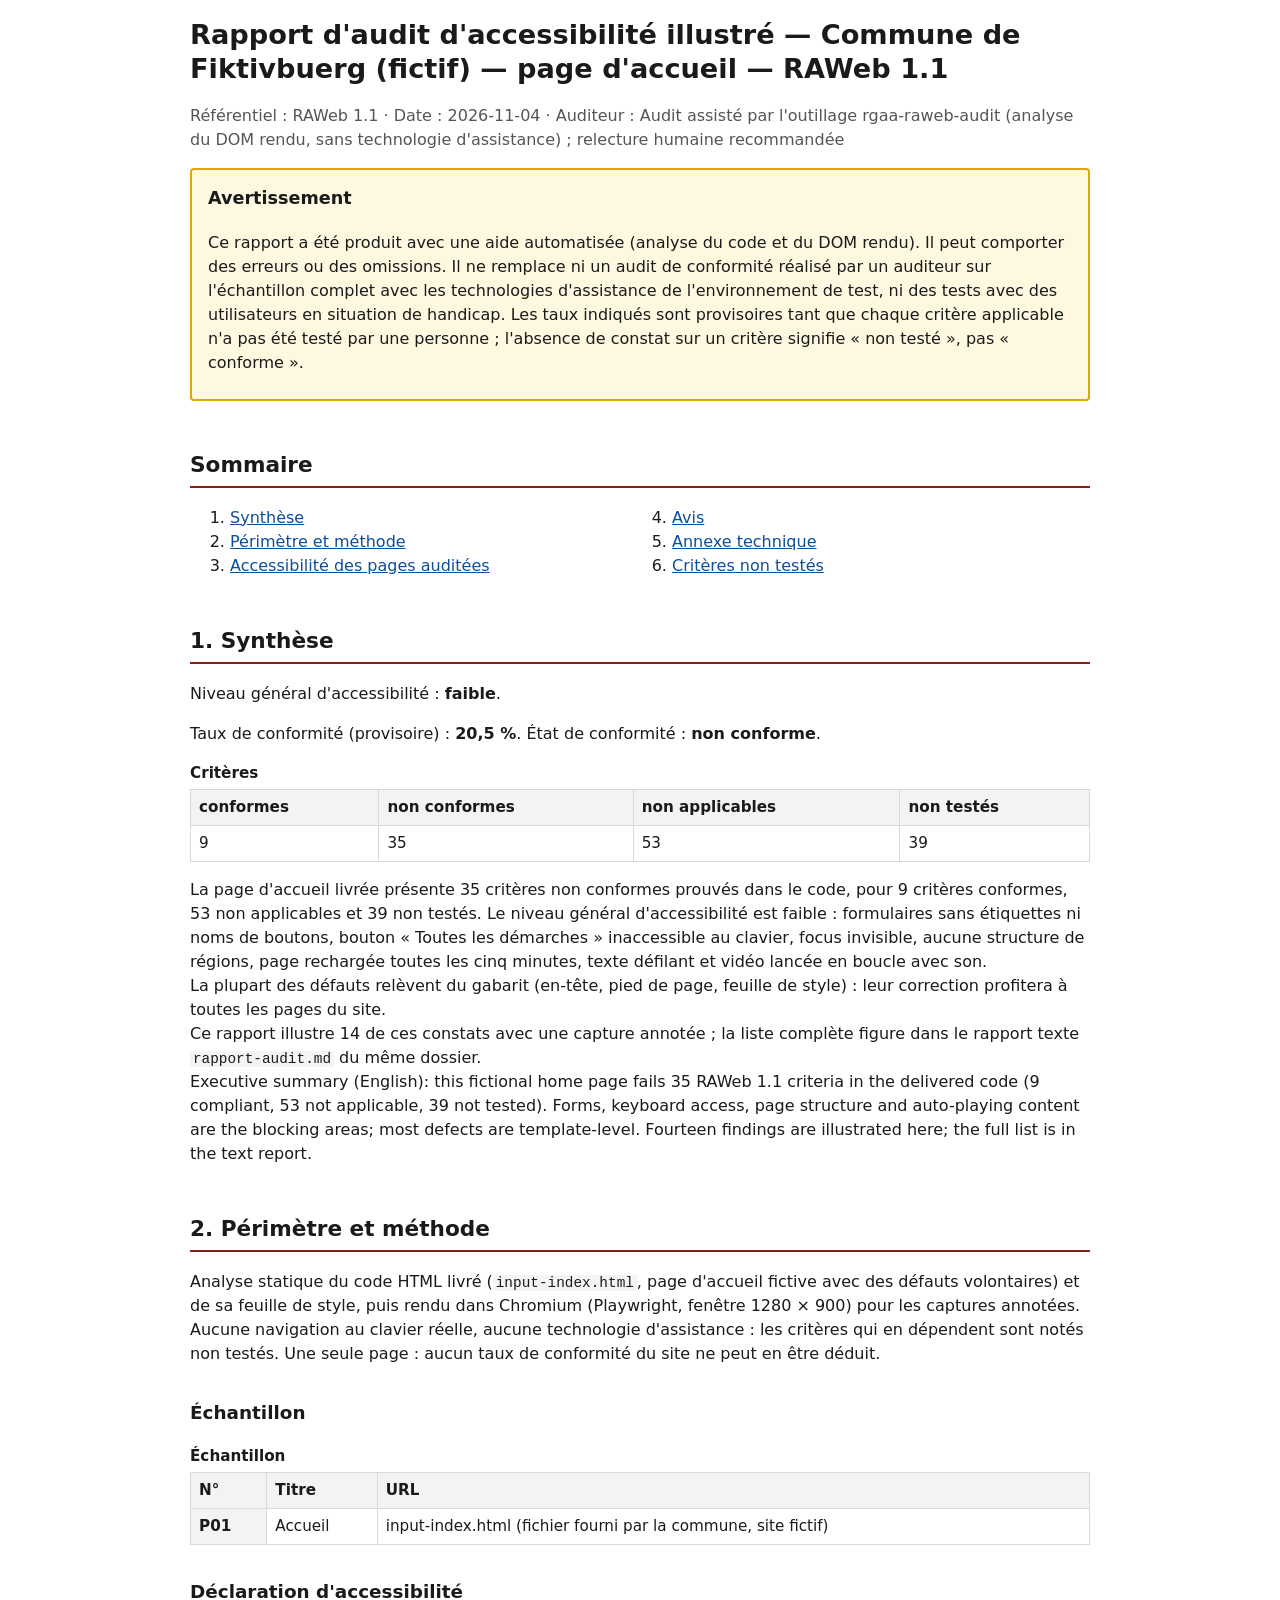
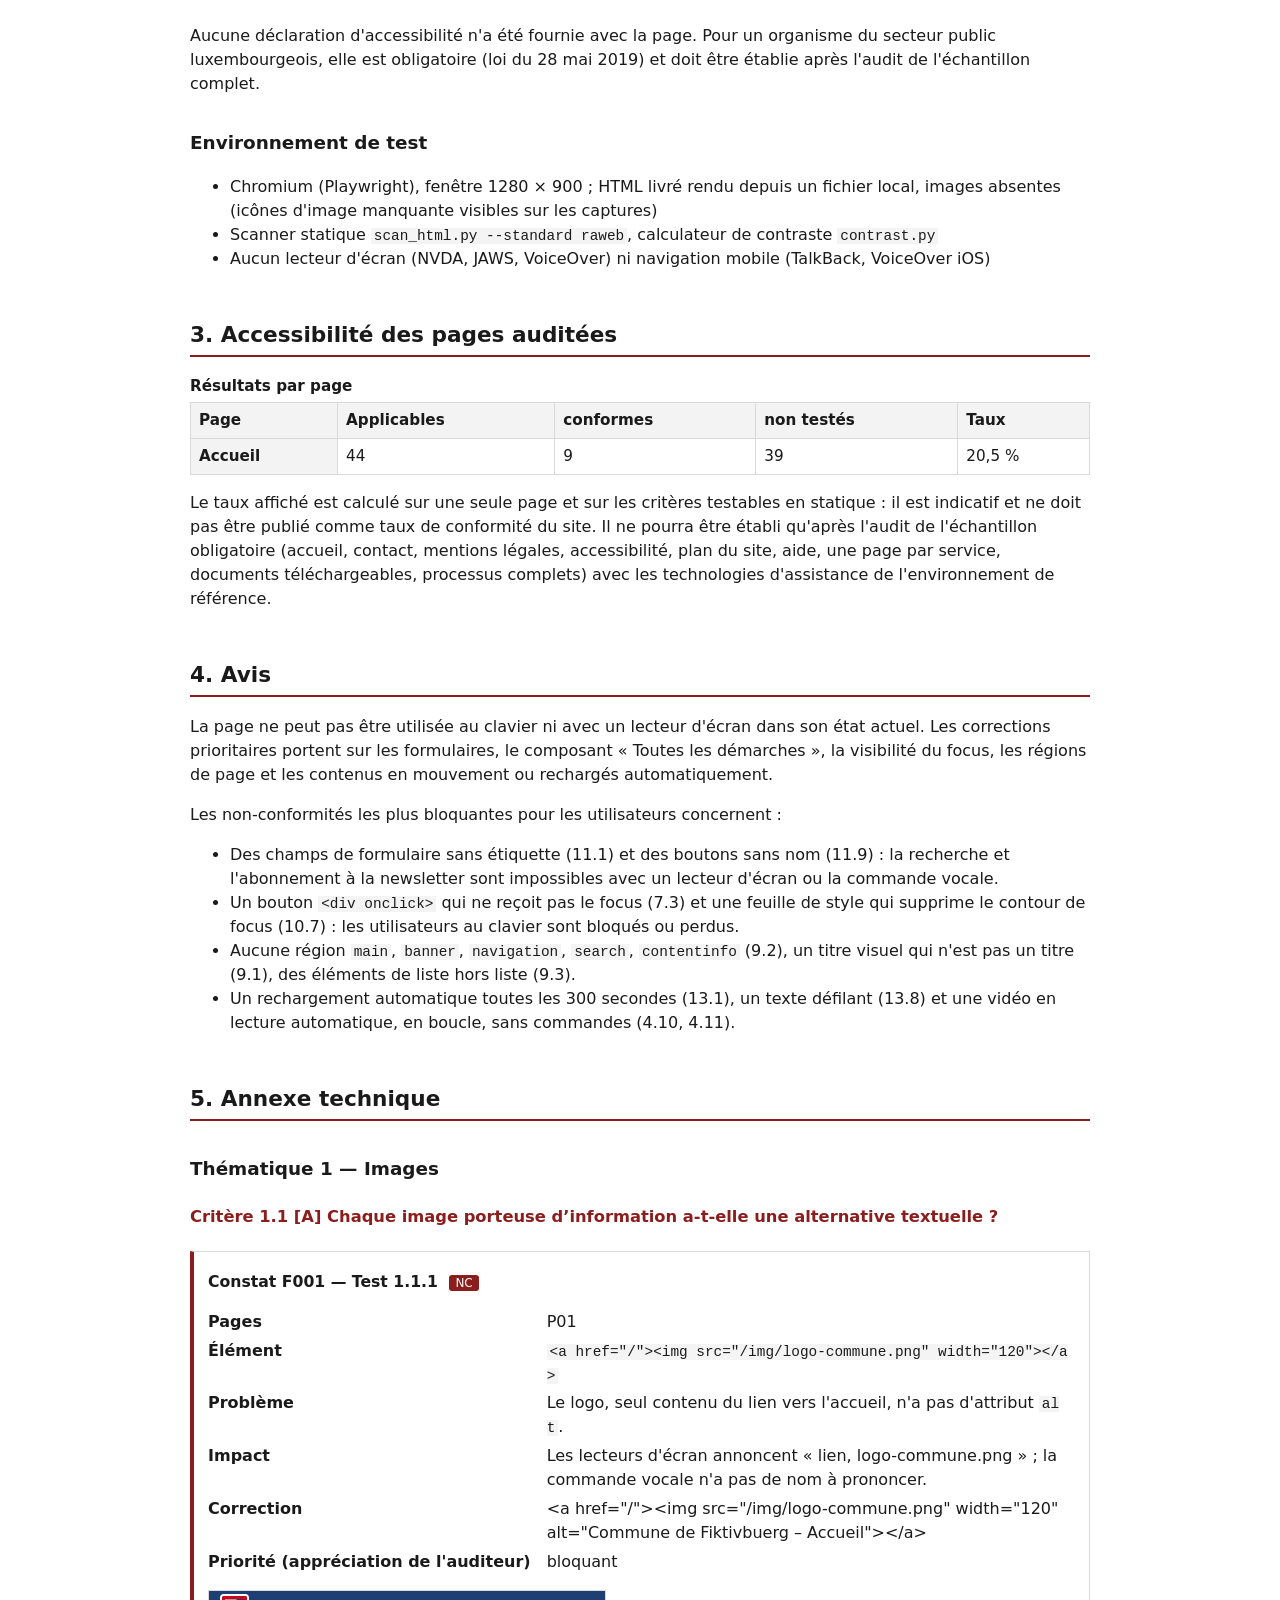
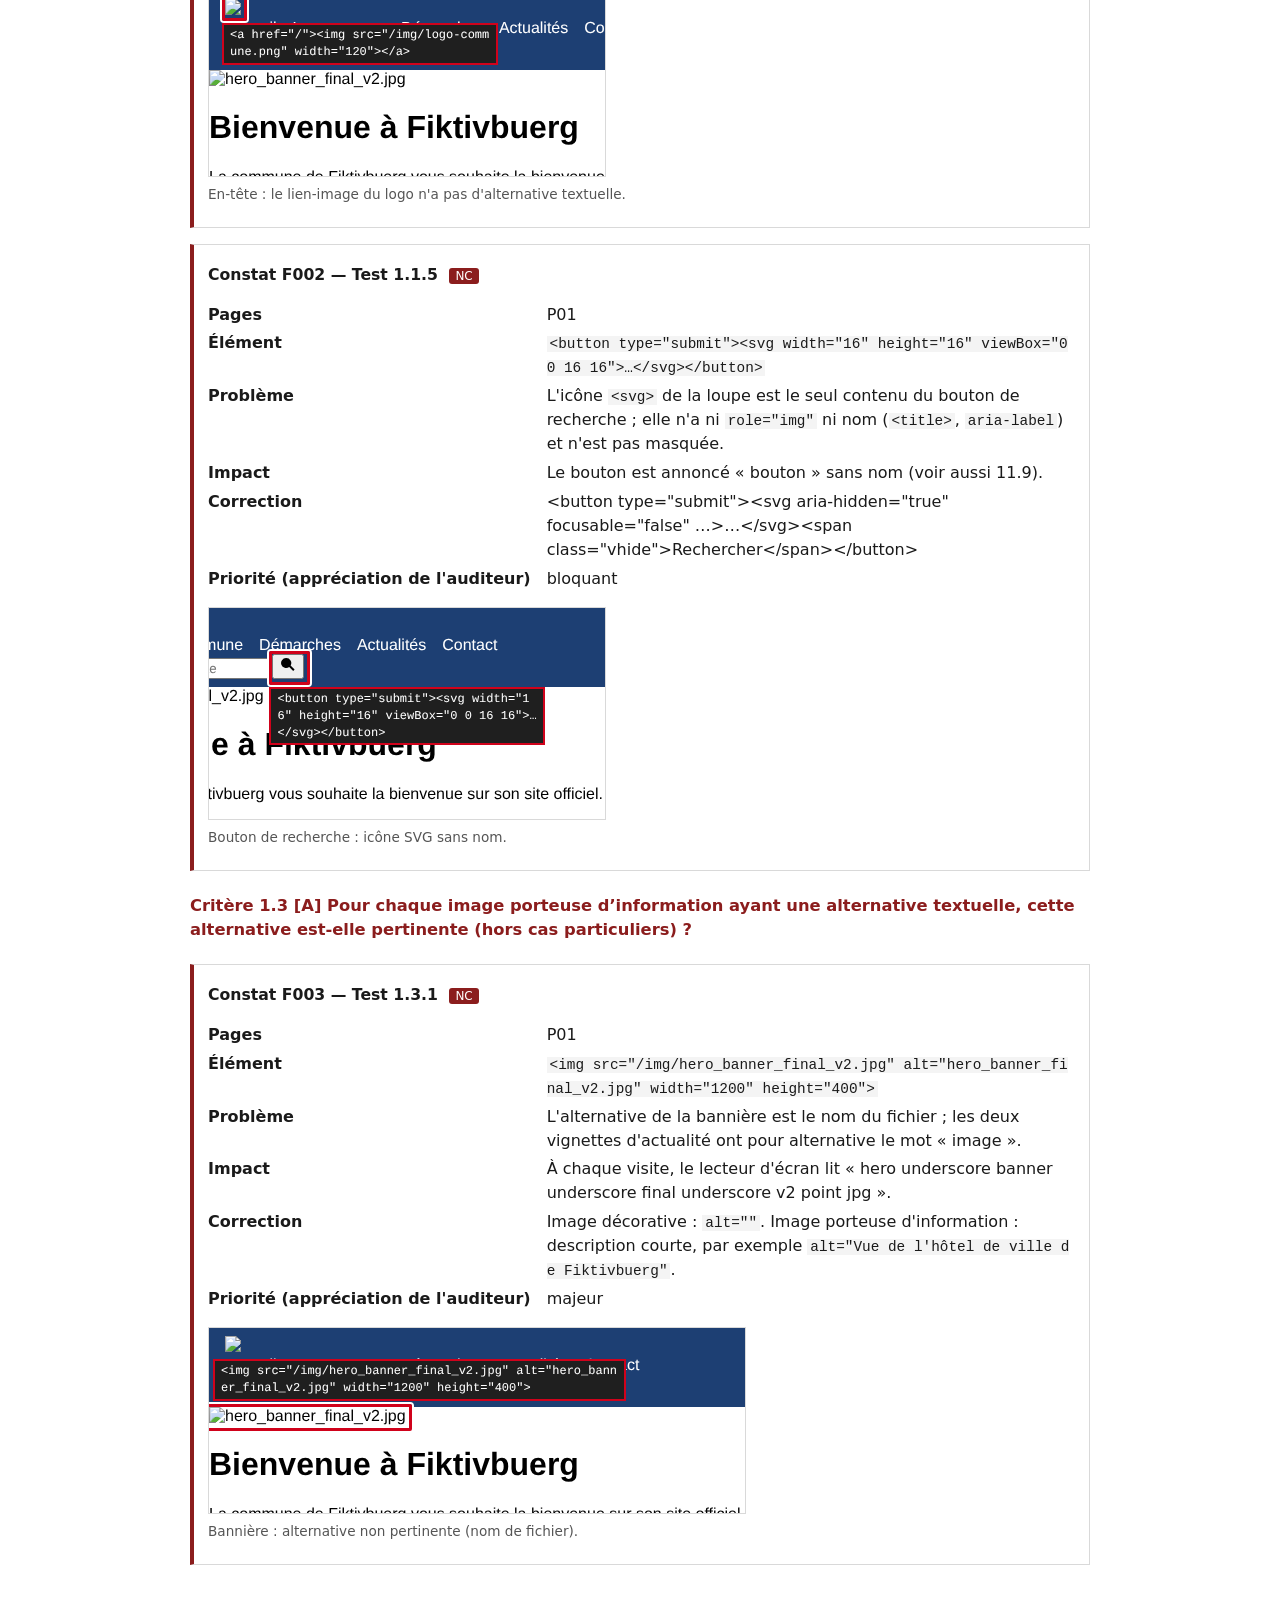
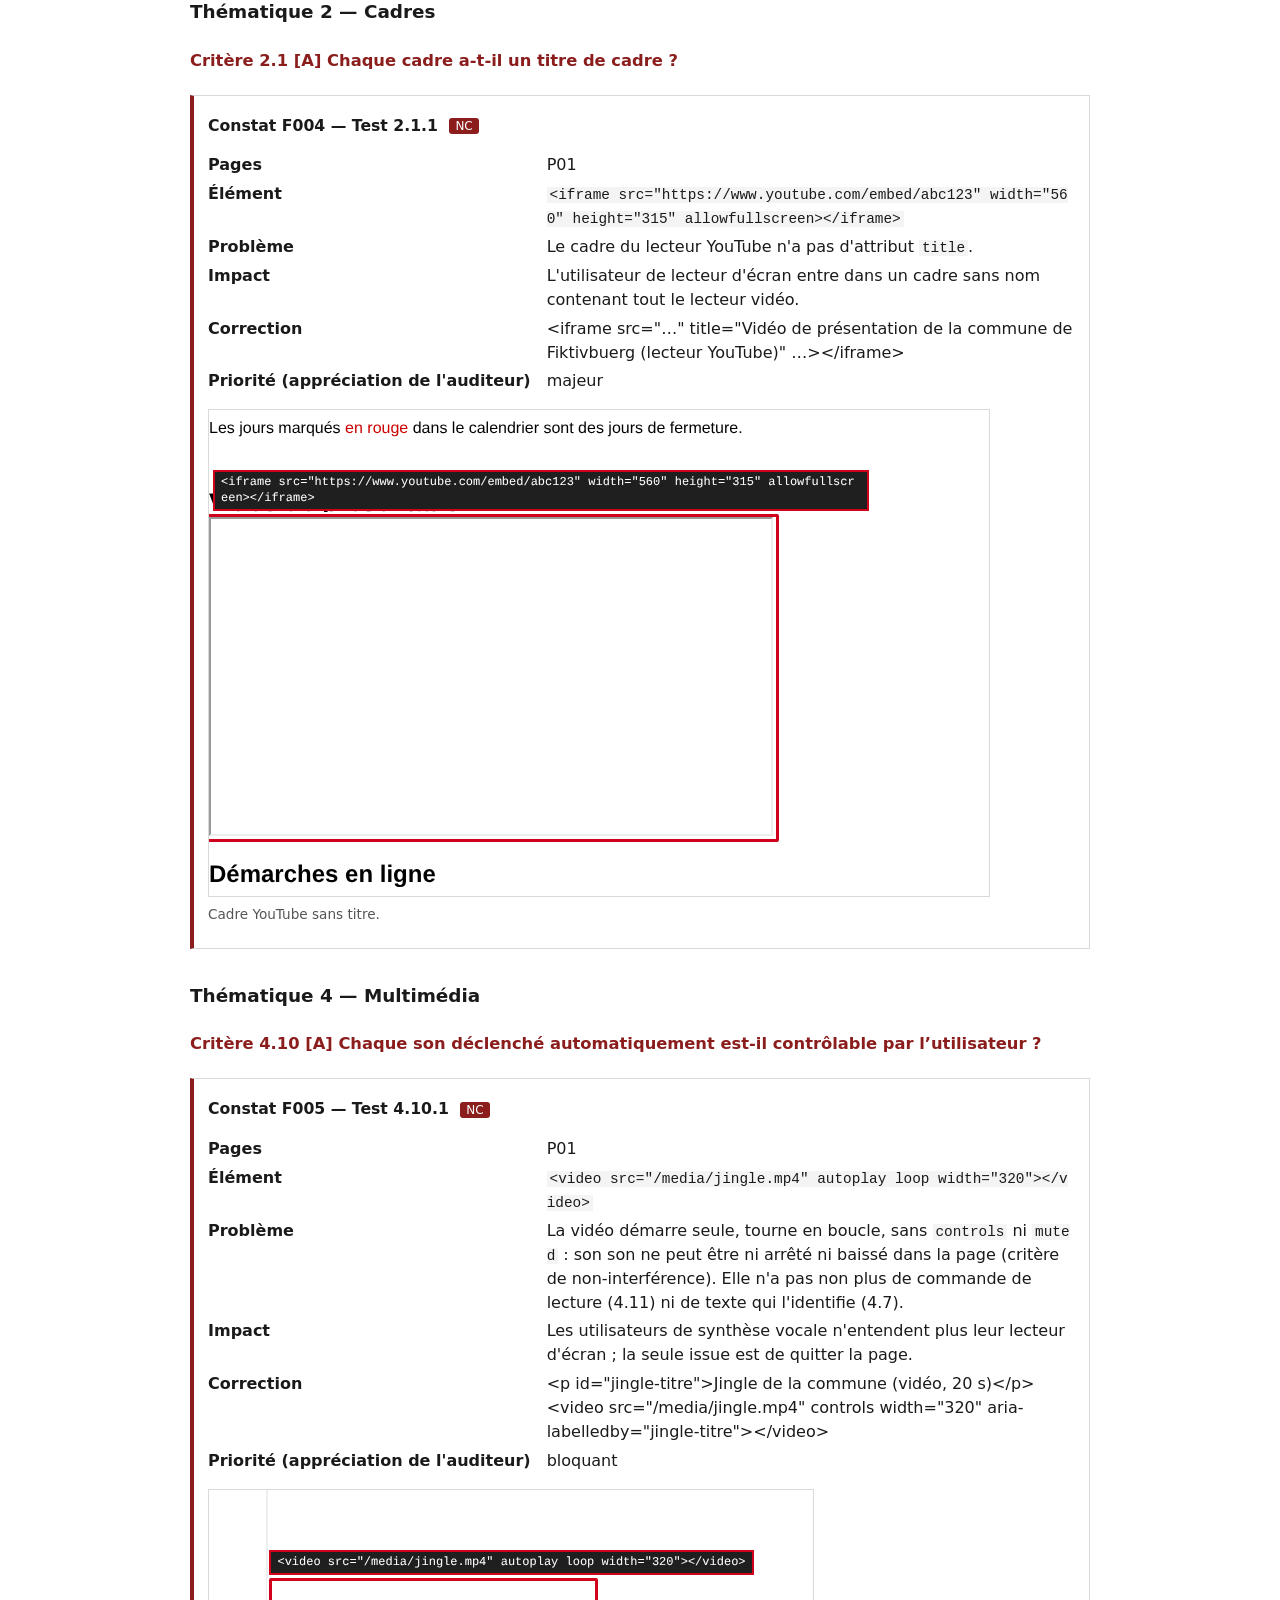
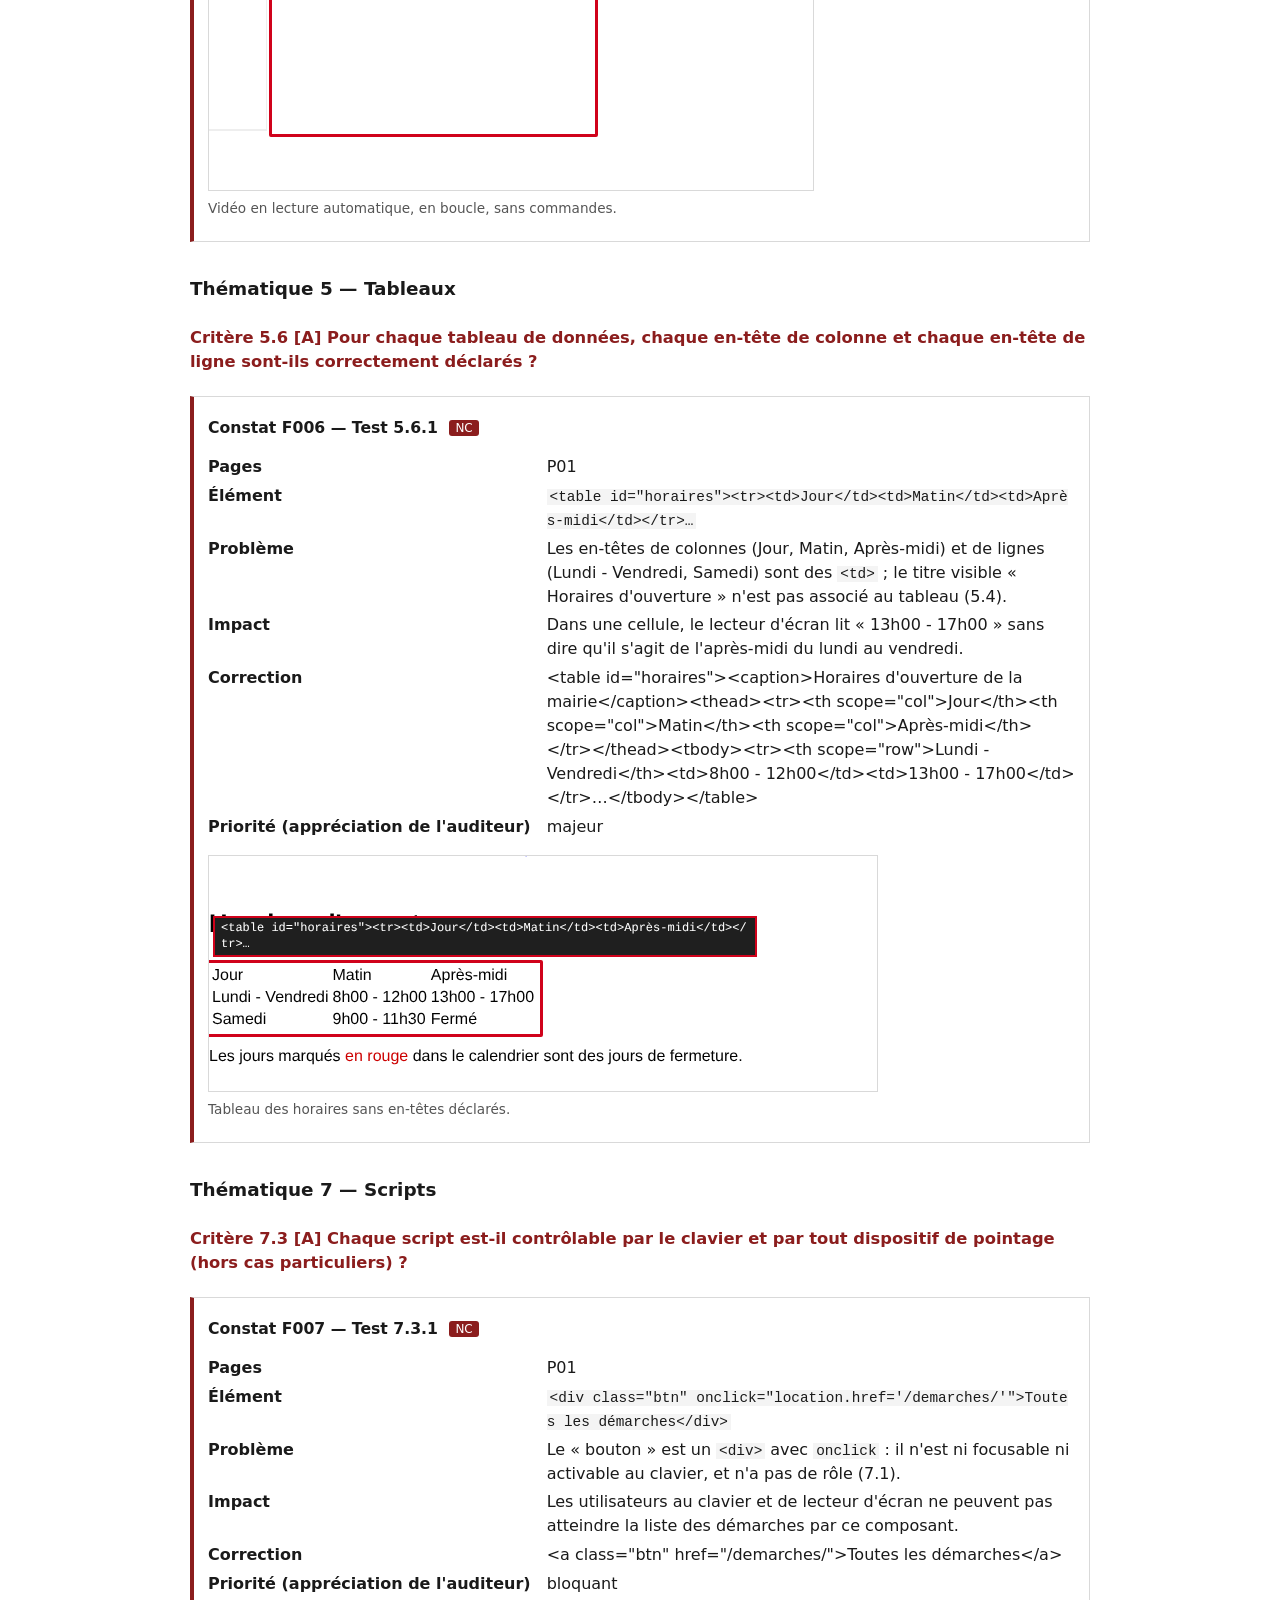
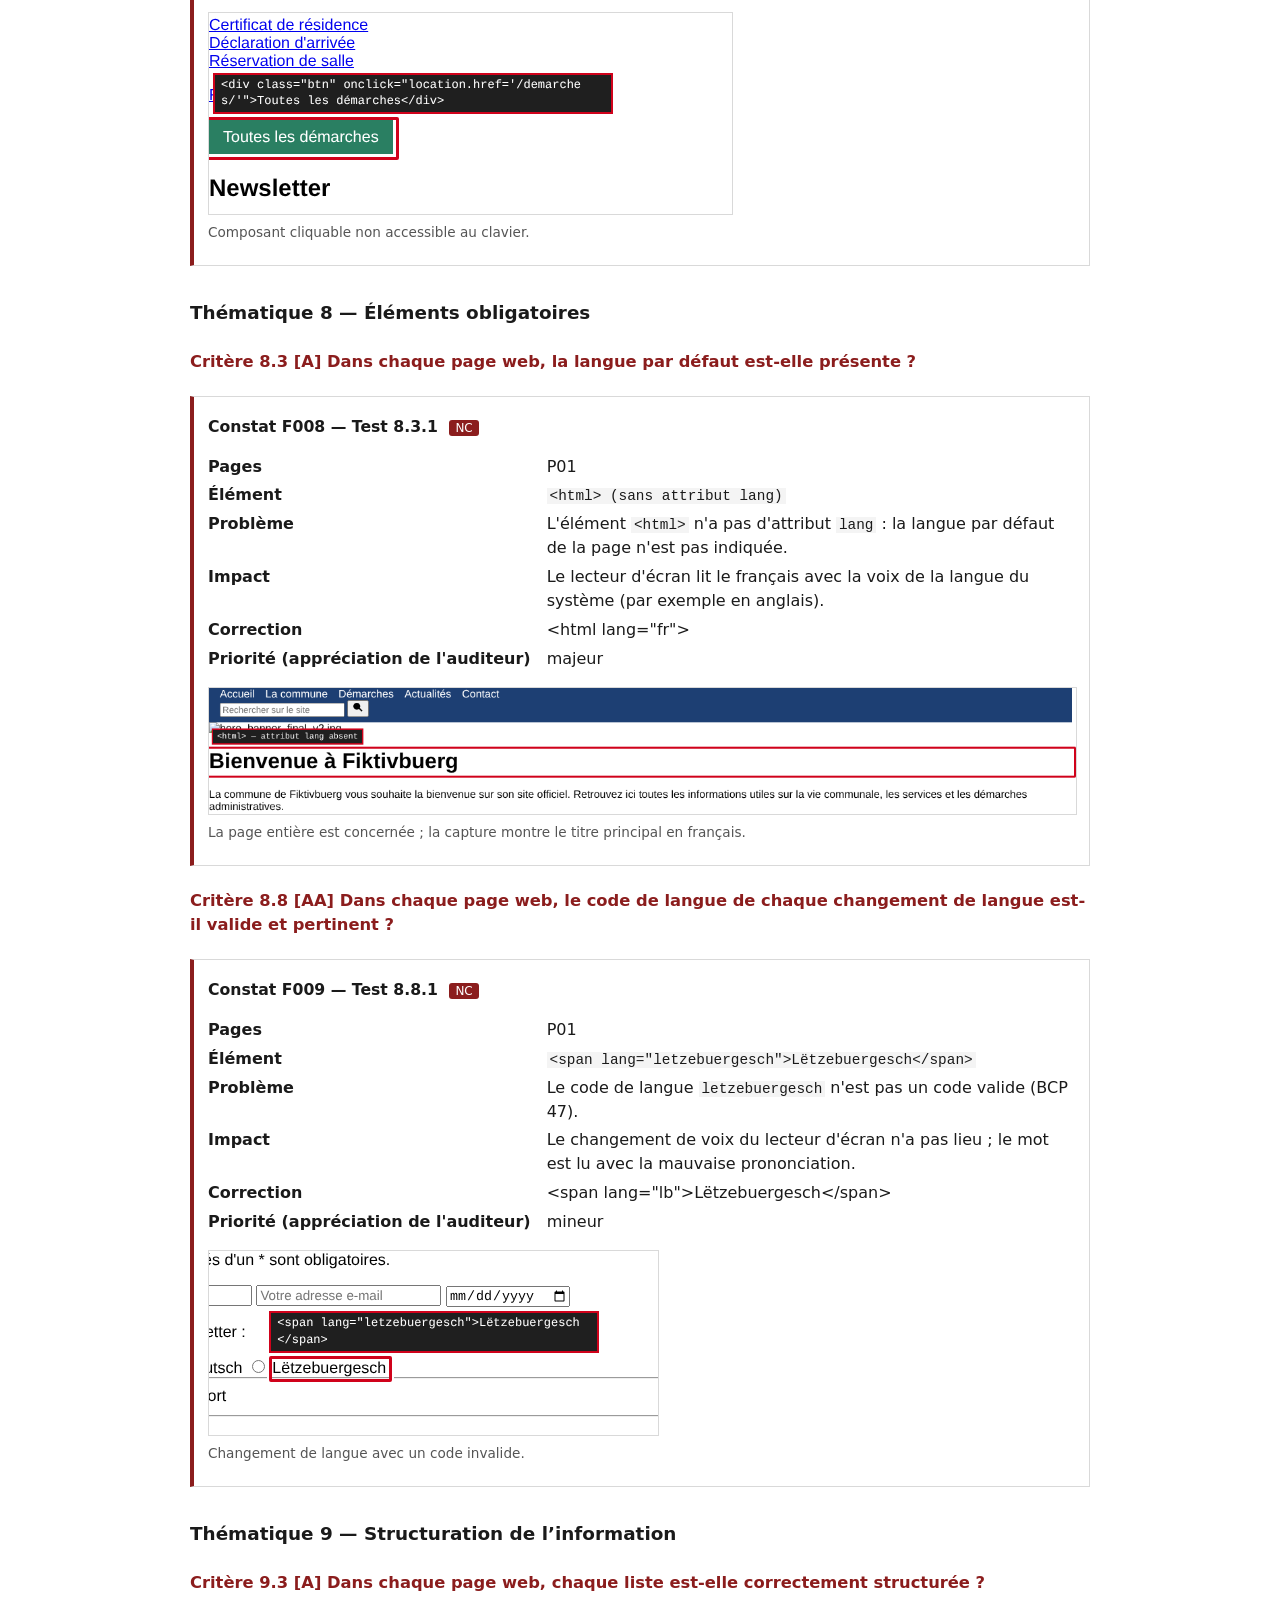
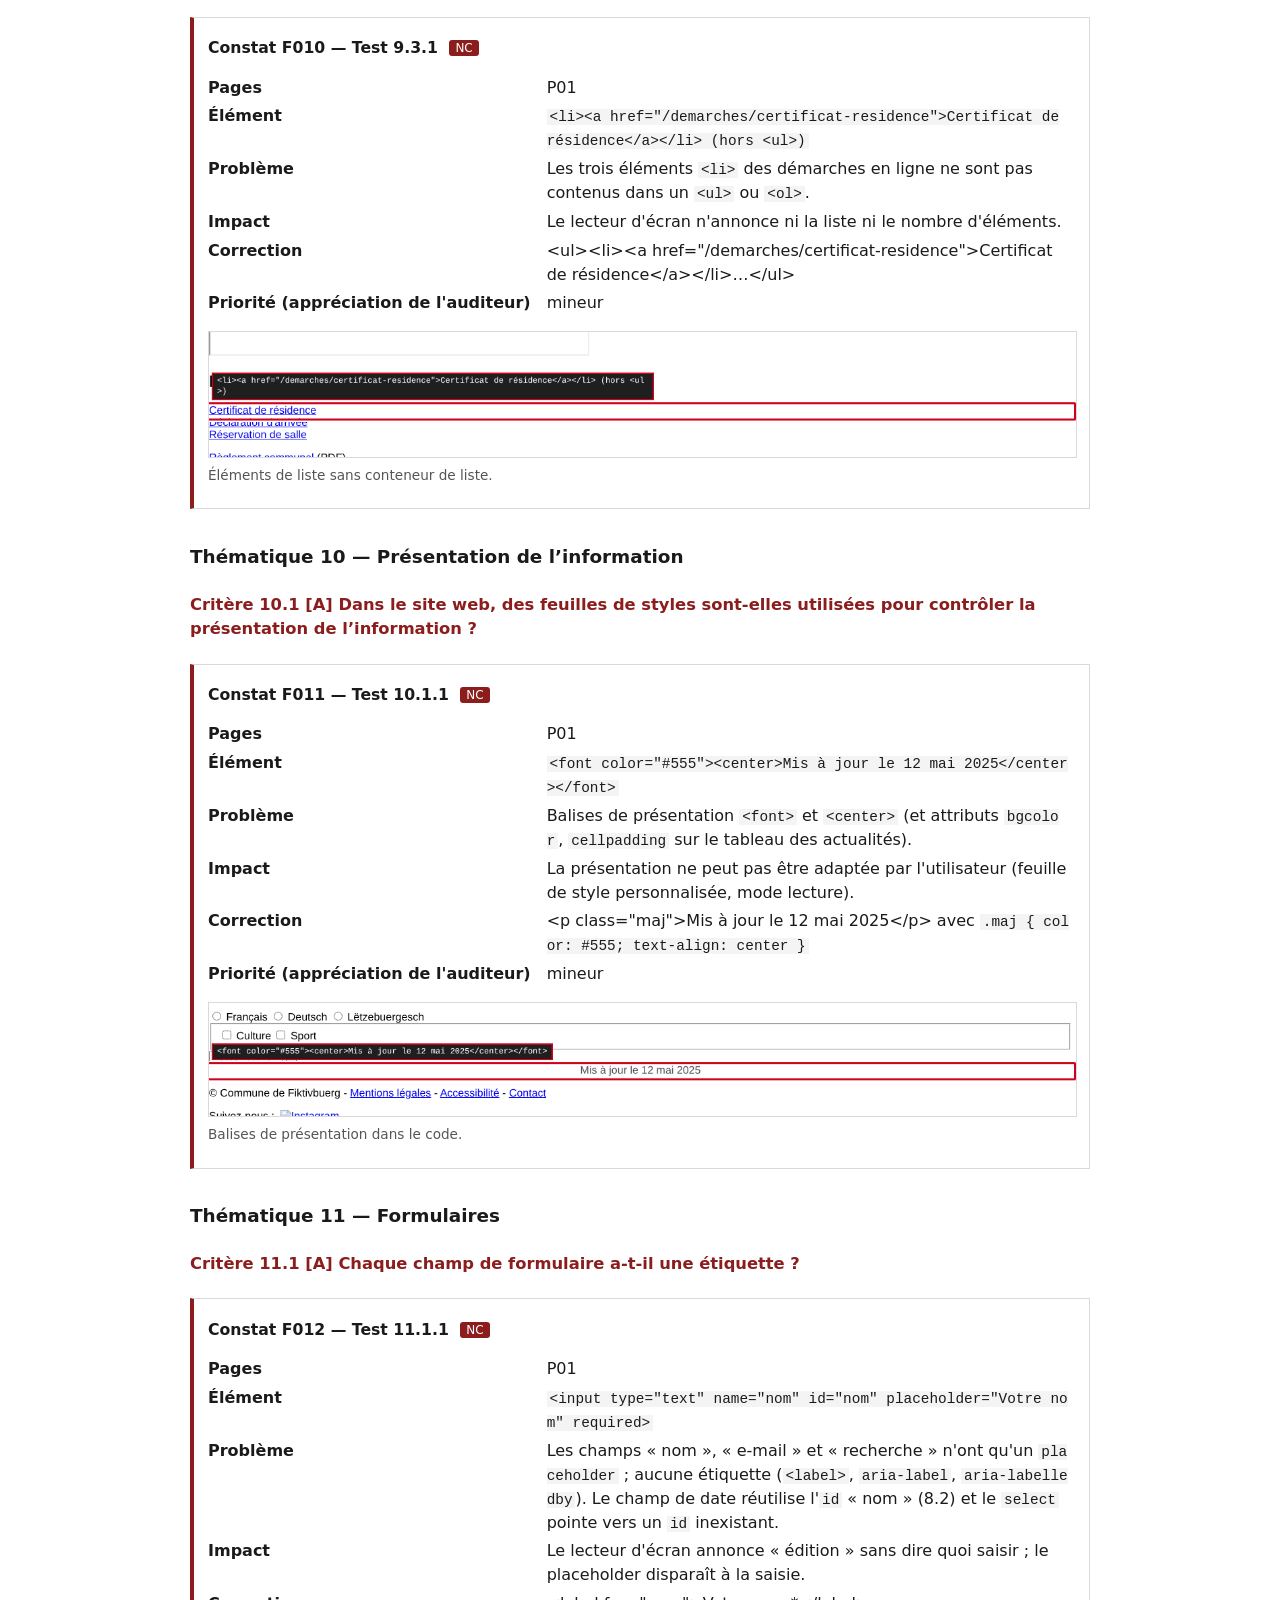
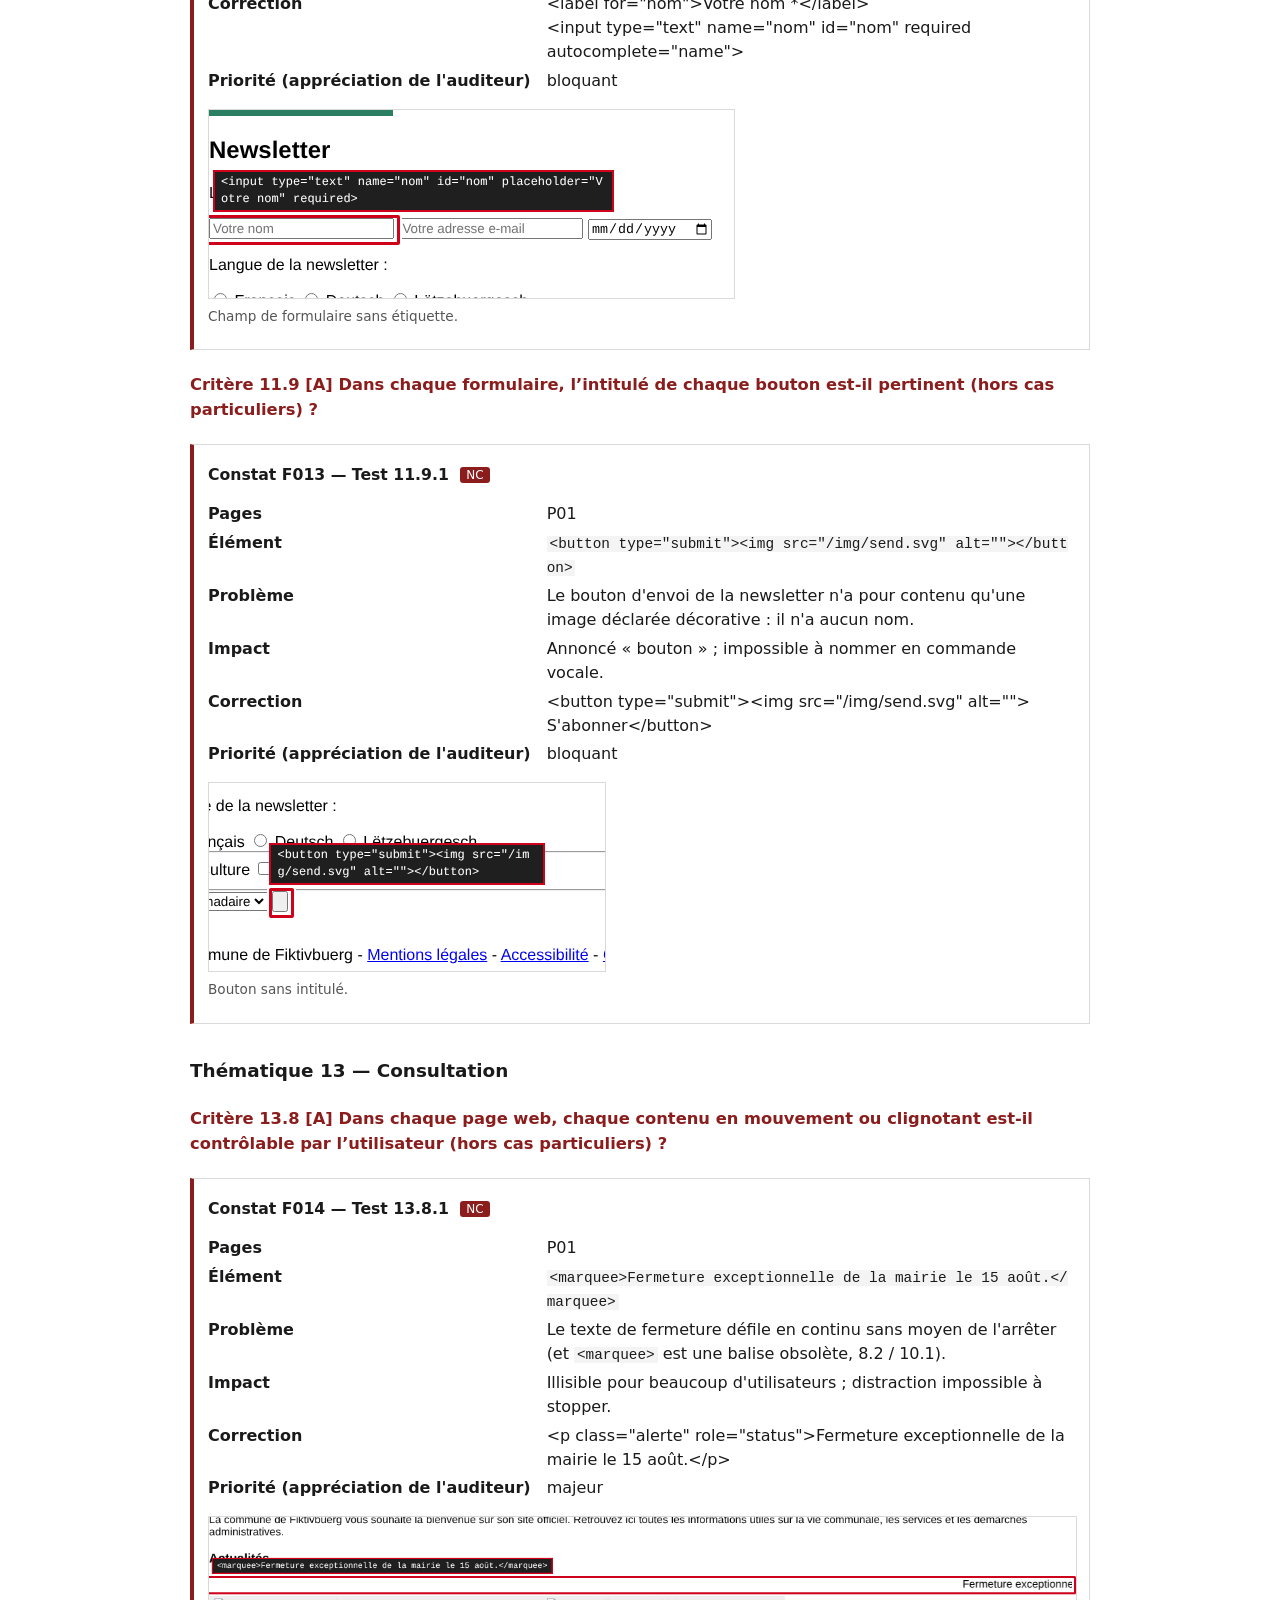
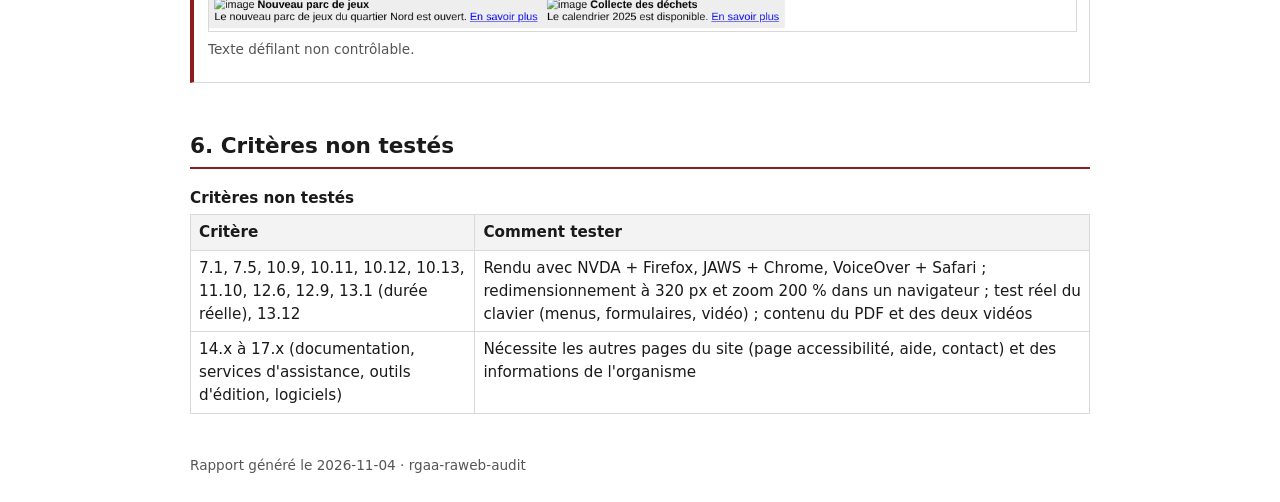
==== commit 046f7ce4: "Report builder: tagged PDF, per-finding click/margin, language-marked text, print flow - render_page" ====
--- a/examples/commune-homepage-raweb/rapport-illustre.html
+++ b/examples/commune-homepage-raweb/rapport-illustre.html
@@ -6,9 +6,9 @@
 h1{font-size:1.7rem;line-height:1.25}h2{font-size:1.35rem;margin-top:2.2em;border-bottom:2px solid var(--accent);padding-bottom:.2em}h3{font-size:1.15rem;margin-top:1.8em}h4{font-size:1.02rem;margin-top:1.4em;color:var(--accent)}h5{font-size:.98rem;margin:.9em 0 .3em}
 .meta{color:var(--muted)}.notice{background:#fff8e1;border:2px solid #e0a800;border-radius:4px;padding:8px 16px;margin:16px 0}.notice h2{margin-top:.4em;border:0;font-size:1.1rem}
 nav ol{columns:2;gap:24px}table{border-collapse:collapse;width:100%;margin:1em 0;font-size:.95rem}caption{text-align:left;font-weight:600;margin-bottom:.3em}th,td{border:1px solid var(--line);padding:6px 8px;text-align:left;vertical-align:top}th{background:#f3f3f3}
-.finding{border:1px solid var(--line);border-left:4px solid var(--accent);padding:4px 14px 10px;margin:1em 0;page-break-inside:avoid}dl{display:grid;grid-template-columns:max-content 1fr;gap:.3em 1em}dt{font-weight:600}dd{margin:0}
+.finding{border:1px solid var(--line);border-left:4px solid var(--accent);padding:4px 14px 10px;margin:1em 0}dl{display:grid;grid-template-columns:max-content 1fr;gap:.3em 1em}dt{font-weight:600}dd{margin:0}
 code{font:.9em Menlo,Consolas,monospace;background:#f4f4f4;padding:0 .2em;word-break:break-all}.tag{font-size:.75rem;font-weight:400;color:#fff;background:var(--accent);padding:1px 6px;border-radius:3px;margin-left:.5em;vertical-align:middle}
 figure{margin:.8em 0}figure img{max-width:100%;height:auto;border:1px solid var(--line)}figcaption{font-size:.85rem;color:var(--muted)}.note{font-size:.9rem;color:var(--muted)}
 footer{margin:3em auto 2em;color:var(--muted);font-size:.85rem}a{color:#0b4f9c}a:focus,button:focus{outline:3px solid #0b4f9c;outline-offset:2px}
-@media print{html{font-size:11pt}body{padding:0}.skip,nav{display:none}h2{page-break-after:avoid}figure img{max-height:120mm;width:auto}a{color:inherit;text-decoration:none}}
-</style></head><body><a class="skip" href="#main">Aller au contenu</a><header><h1>Rapport d&#x27;audit d&#x27;accessibilité illustré — Commune de Fiktivbuerg (fictif) — page d&#x27;accueil — RAWeb 1.1</h1><p class="meta">Référentiel : RAWeb 1.1 · Date : 2026-11-04 · Auditeur : Audit assisté par l&#x27;outillage rgaa-raweb-audit (analyse du DOM rendu, sans technologie d&#x27;assistance) ; relecture humaine recommandée</p></header><main id="main"><section class="notice" aria-labelledby="notice"><h2 id="notice">Avertissement</h2><p>Ce rapport a été produit avec une aide automatisée (analyse du code et du DOM rendu). Il peut comporter des erreurs ou des omissions. Il ne remplace ni un audit de conformité réalisé par un auditeur sur l&#x27;échantillon complet avec les technologies d&#x27;assistance de l&#x27;environnement de test, ni des tests avec des utilisateurs en situation de handicap. Les taux indiqués sont provisoires tant que chaque critère applicable n&#x27;a pas été testé par une personne ; l&#x27;absence de constat sur un critère signifie « non testé », pas « conforme ».</p></section><nav aria-labelledby="toc"><h2 id="toc">Sommaire</h2><ol><li><a href="#summary">Synthèse</a></li><li><a href="#scope">Périmètre et méthode</a></li><li><a href="#results">Accessibilité des pages auditées</a></li><li><a href="#opinion">Avis</a></li><li><a href="#annex">Annexe technique</a></li><li><a href="#nt">Critères non testés</a></li></ol></nav><section aria-labelledby="summary"><h2 id="summary">1. Synthèse</h2><p>Niveau général d&#x27;accessibilité : <strong>faible</strong>.</p><p>Taux de conformité (provisoire) : <strong>20.5 %</strong>. État de conformité : <strong>non conforme</strong>.</p><table><caption>Critères</caption><thead><tr><th scope="col">conformes</th><th scope="col">non conformes</th><th scope="col">non applicables</th><th scope="col">non testés</th></tr></thead><tbody><tr><td>9</td><td>35</td><td>53</td><td>39</td></tr></tbody></table><p>La page d&#x27;accueil livrée présente 35 critères non conformes prouvés dans le code, pour 9 critères conformes, 53 non applicables et 39 non testés. Le niveau général d&#x27;accessibilité est faible : formulaires sans étiquettes ni noms de boutons, bouton « Toutes les démarches » inaccessible au clavier, focus invisible, aucune structure de régions, page rechargée toutes les cinq minutes, texte défilant et vidéo lancée en boucle avec son.<br>La plupart des défauts relèvent du gabarit (en-tête, pied de page, feuille de style) : leur correction profitera à toutes les pages du site.<br>Ce rapport illustre 14 de ces constats avec une capture annotée ; la liste complète figure dans le rapport texte <code>rapport-audit.md</code> du même dossier.<br>Executive summary (English): this fictional home page fails 35 RAWeb 1.1 criteria in the delivered code (9 compliant, 53 not applicable, 39 not tested). Forms, keyboard access, page structure and auto-playing content are the blocking areas; most defects are template-level. Fourteen findings are illustrated here; the full list is in the text report.</p></section><section aria-labelledby="scope"><h2 id="scope">2. Périmètre et méthode</h2><p>Analyse statique du code HTML livré (<code>input-index.html</code>, page d&#x27;accueil fictive avec des défauts volontaires) et de sa feuille de style, puis rendu dans Chromium (Playwright, fenêtre 1280 × 900) pour les captures annotées. Aucune navigation au clavier réelle, aucune technologie d&#x27;assistance : les critères qui en dépendent sont notés non testés. Une seule page : aucun taux de conformité du site ne peut en être déduit.</p><h3>Échantillon</h3><table><caption>Échantillon</caption><thead><tr><th scope="col">N°</th><th scope="col">Titre</th><th scope="col">URL</th></tr></thead><tbody><tr><th scope="row">P01</th><td>Accueil</td><td>input-index.html (fichier fourni par la commune, site fictif)</td></tr></tbody></table><h3>Déclaration d&#x27;accessibilité</h3><p>Aucune déclaration d&#x27;accessibilité n&#x27;a été fournie avec la page. Pour un organisme du secteur public luxembourgeois, elle est obligatoire (loi du 28 mai 2019) et doit être établie après l&#x27;audit de l&#x27;échantillon complet.</p><h3>Environnement de test</h3><ul><li>Chromium (Playwright), fenêtre 1280 × 900 ; HTML livré rendu depuis un fichier local, images absentes (icônes d&#x27;image manquante visibles sur les captures)</li><li>Scanner statique <code>scan_html.py --standard raweb</code>, calculateur de contraste <code>contrast.py</code></li><li>Aucun lecteur d&#x27;écran (NVDA, JAWS, VoiceOver) ni navigation mobile (TalkBack, VoiceOver iOS)</li></ul></section><section aria-labelledby="results"><h2 id="results">3. Accessibilité des pages auditées</h2><table><caption>Résultats par page</caption><thead><tr><th scope="col">Page</th><th scope="col">Applicables</th><th scope="col">conformes</th><th scope="col">non testés</th><th scope="col">Taux</th></tr></thead><tbody><tr><th scope="row">Accueil</th><td>44</td><td>9</td><td>39</td><td>20.5 %</td></tr></tbody></table><p>Le taux affiché est calculé sur une seule page et sur les critères testables en statique : il est indicatif et ne doit pas être publié comme taux de conformité du site. Il ne pourra être établi qu&#x27;après l&#x27;audit de l&#x27;échantillon obligatoire (accueil, contact, mentions légales, accessibilité, plan du site, aide, une page par service, documents téléchargeables, processus complets) avec les technologies d&#x27;assistance de l&#x27;environnement de référence.</p></section><section aria-labelledby="opinion"><h2 id="opinion">4. Avis</h2><p>La page ne peut pas être utilisée au clavier ni avec un lecteur d&#x27;écran dans son état actuel. Les corrections prioritaires portent sur les formulaires, le composant « Toutes les démarches », la visibilité du focus, les régions de page et les contenus en mouvement ou rechargés automatiquement.</p><p>Les non-conformités les plus bloquantes pour les utilisateurs concernent :</p><ul><li>Des champs de formulaire sans étiquette (11.1) et des boutons sans nom (11.9) : la recherche et l&#x27;abonnement à la newsletter sont impossibles avec un lecteur d&#x27;écran ou la commande vocale.</li><li>Un bouton <code>&lt;div onclick&gt;</code> qui ne reçoit pas le focus (7.3) et une feuille de style qui supprime le contour de focus (10.7) : les utilisateurs au clavier sont bloqués ou perdus.</li><li>Aucune région <code>main</code>, <code>banner</code>, <code>navigation</code>, <code>search</code>, <code>contentinfo</code> (9.2), un titre visuel qui n&#x27;est pas un titre (9.1), des éléments de liste hors liste (9.3).</li><li>Un rechargement automatique toutes les 300 secondes (13.1), un texte défilant (13.8) et une vidéo en lecture automatique, en boucle, sans commandes (4.10, 4.11).</li></ul></section><section aria-labelledby="annex"><h2 id="annex">5. Annexe technique</h2><h3 id="topic-1">Thématique 1 — Images</h3><h4 id="crit-1-1">Critère 1.1 [A] Chaque image porteuse d’information a-t-elle une alternative textuelle ?</h4><article class="finding" aria-labelledby="f-F001"><h5 id="f-F001">Constat F001 — Test 1.1.1 <span class="tag">NC</span></h5><dl><dt>Pages</dt><dd>P01</dd><dt>Élément</dt><dd><code>&lt;a href=&quot;/&quot;&gt;&lt;img src=&quot;/img/logo-commune.png&quot; width=&quot;120&quot;&gt;&lt;/a&gt;</code></dd><dt>Problème</dt><dd>Le logo, seul contenu du lien vers l&#x27;accueil, n&#x27;a pas d&#x27;attribut <code>alt</code>.</dd><dt>Impact</dt><dd>Les lecteurs d&#x27;écran annoncent « lien, logo-commune.png » ; la commande vocale n&#x27;a pas de nom à prononcer.</dd><dt>Correction</dt><dd>&lt;a href=&quot;/&quot;&gt;&lt;img src=&quot;/img/logo-commune.png&quot; width=&quot;120&quot; alt=&quot;Commune de Fiktivbuerg – Accueil&quot;&gt;&lt;/a&gt;</dd><dt>Priorité (appréciation de l&#x27;auditeur)</dt><dd>bloquant</dd></dl><figure><img src="[data-uri]" alt="Capture d&#x27;écran annotée : l&#x27;élément concerné est entouré en rouge : &lt;a href=&quot;/&quot;&gt;&lt;img src=&quot;/img/logo-commune.png&quot; width=&quot;120&quot;&gt;&lt;/a&gt;"><figcaption>En-tête : le lien-image du logo n&#x27;a pas d&#x27;alternative textuelle.</figcaption></figure></article><article class="finding" aria-labelledby="f-F002"><h5 id="f-F002">Constat F002 — Test 1.1.5 <span class="tag">NC</span></h5><dl><dt>Pages</dt><dd>P01</dd><dt>Élément</dt><dd><code>&lt;button type=&quot;submit&quot;&gt;&lt;svg width=&quot;16&quot; height=&quot;16&quot; viewBox=&quot;0 0 16 16&quot;&gt;…&lt;/svg&gt;&lt;/button&gt;</code></dd><dt>Problème</dt><dd>L&#x27;icône <code>&lt;svg&gt;</code> de la loupe est le seul contenu du bouton de recherche ; elle n&#x27;a ni <code>role=&quot;img&quot;</code> ni nom (<code>&lt;title&gt;</code>, <code>aria-label</code>) et n&#x27;est pas masquée.</dd><dt>Impact</dt><dd>Le bouton est annoncé « bouton » sans nom (voir aussi 11.9).</dd><dt>Correction</dt><dd>&lt;button type=&quot;submit&quot;&gt;&lt;svg aria-hidden=&quot;true&quot; focusable=&quot;false&quot; …&gt;…&lt;/svg&gt;&lt;span class=&quot;vhide&quot;&gt;Rechercher&lt;/span&gt;&lt;/button&gt;</dd><dt>Priorité (appréciation de l&#x27;auditeur)</dt><dd>bloquant</dd></dl><figure><img src="[data-uri]" alt="Capture d&#x27;écran annotée : l&#x27;élément concerné est entouré en rouge : &lt;button type=&quot;submit&quot;&gt;&lt;svg width=&quot;16&quot; height=&quot;16&quot; viewBox=&quot;0 0 16 16&quot;&gt;…&lt;/svg&gt;&lt;/button&gt;"><figcaption>Bouton de recherche : icône SVG sans nom.</figcaption></figure></article><h4 id="crit-1-3">Critère 1.3 [A] Pour chaque image porteuse d’information ayant une alternative textuelle, cette alternative est-elle pertinente (hors cas particuliers) ?</h4><article class="finding" aria-labelledby="f-F003"><h5 id="f-F003">Constat F003 — Test 1.3.1 <span class="tag">NC</span></h5><dl><dt>Pages</dt><dd>P01</dd><dt>Élément</dt><dd><code>&lt;img src=&quot;/img/hero_banner_final_v2.jpg&quot; alt=&quot;hero_banner_final_v2.jpg&quot; width=&quot;1200&quot; height=&quot;400&quot;&gt;</code></dd><dt>Problème</dt><dd>L&#x27;alternative de la bannière est le nom du fichier ; les deux vignettes d&#x27;actualité ont pour alternative le mot « image ».</dd><dt>Impact</dt><dd>À chaque visite, le lecteur d&#x27;écran lit « hero underscore banner underscore final underscore v2 point jpg ».</dd><dt>Correction</dt><dd>Image décorative : <code>alt=&quot;&quot;</code>. Image porteuse d&#x27;information : description courte, par exemple <code>alt=&quot;Vue de l&#x27;hôtel de ville de Fiktivbuerg&quot;</code>.</dd><dt>Priorité (appréciation de l&#x27;auditeur)</dt><dd>majeur</dd></dl><figure><img src="[data-uri]" alt="Capture d&#x27;écran annotée : l&#x27;élément concerné est entouré en rouge : &lt;img src=&quot;/img/hero_banner_final_v2.jpg&quot; alt=&quot;hero_banner_final_v2.jpg&quot; width=&quot;1200&quot; height=&quot;400&quot;&gt;"><figcaption>Bannière : alternative non pertinente (nom de fichier).</figcaption></figure></article><h3 id="topic-2">Thématique 2 — Cadres</h3><h4 id="crit-2-1">Critère 2.1 [A] Chaque cadre a-t-il un titre de cadre ?</h4><article class="finding" aria-labelledby="f-F004"><h5 id="f-F004">Constat F004 — Test 2.1.1 <span class="tag">NC</span></h5><dl><dt>Pages</dt><dd>P01</dd><dt>Élément</dt><dd><code>&lt;iframe src=&quot;https://www.youtube.com/embed/abc123&quot; width=&quot;560&quot; height=&quot;315&quot; allowfullscreen&gt;&lt;/iframe&gt;</code></dd><dt>Problème</dt><dd>Le cadre du lecteur YouTube n&#x27;a pas d&#x27;attribut <code>title</code>.</dd><dt>Impact</dt><dd>L&#x27;utilisateur de lecteur d&#x27;écran entre dans un cadre sans nom contenant tout le lecteur vidéo.</dd><dt>Correction</dt><dd>&lt;iframe src=&quot;…&quot; title=&quot;Vidéo de présentation de la commune de Fiktivbuerg (lecteur YouTube)&quot; …&gt;&lt;/iframe&gt;</dd><dt>Priorité (appréciation de l&#x27;auditeur)</dt><dd>majeur</dd></dl><figure><img src="[data-uri]" alt="Capture d&#x27;écran annotée : l&#x27;élément concerné est entouré en rouge : &lt;iframe src=&quot;https://www.youtube.com/embed/abc123&quot; width=&quot;560&quot; height=&quot;315&quot; allowfullscreen&gt;&lt;/iframe&gt;"><figcaption>Cadre YouTube sans titre.</figcaption></figure></article><h3 id="topic-4">Thématique 4 — Multimédia</h3><h4 id="crit-4-10">Critère 4.10 [A] Chaque son déclenché automatiquement est-il contrôlable par l’utilisateur ?</h4><article class="finding" aria-labelledby="f-F005"><h5 id="f-F005">Constat F005 — Test 4.10.1 <span class="tag">NC</span></h5><dl><dt>Pages</dt><dd>P01</dd><dt>Élément</dt><dd><code>&lt;video src=&quot;/media/jingle.mp4&quot; autoplay loop width=&quot;320&quot;&gt;&lt;/video&gt;</code></dd><dt>Problème</dt><dd>La vidéo démarre seule, tourne en boucle, sans <code>controls</code> ni <code>muted</code> : son son ne peut être ni arrêté ni baissé dans la page (critère de non-interférence). Elle n&#x27;a pas non plus de commande de lecture (4.11) ni de texte qui l&#x27;identifie (4.7).</dd><dt>Impact</dt><dd>Les utilisateurs de synthèse vocale n&#x27;entendent plus leur lecteur d&#x27;écran ; la seule issue est de quitter la page.</dd><dt>Correction</dt><dd>&lt;p id=&quot;jingle-titre&quot;&gt;Jingle de la commune (vidéo, 20 s)&lt;/p&gt;<br>&lt;video src=&quot;/media/jingle.mp4&quot; controls width=&quot;320&quot; aria-labelledby=&quot;jingle-titre&quot;&gt;&lt;/video&gt;</dd><dt>Priorité (appréciation de l&#x27;auditeur)</dt><dd>bloquant</dd></dl><figure><img src="[data-uri]" alt="Capture d&#x27;écran annotée : l&#x27;élément concerné est entouré en rouge : &lt;video src=&quot;/media/jingle.mp4&quot; autoplay loop width=&quot;320&quot;&gt;&lt;/video&gt;"><figcaption>Vidéo en lecture automatique, en boucle, sans commandes.</figcaption></figure></article><h3 id="topic-5">Thématique 5 — Tableaux</h3><h4 id="crit-5-6">Critère 5.6 [A] Pour chaque tableau de données, chaque en-tête de colonne et chaque en-tête de ligne sont-ils correctement déclarés ?</h4><article class="finding" aria-labelledby="f-F006"><h5 id="f-F006">Constat F006 — Test 5.6.1 <span class="tag">NC</span></h5><dl><dt>Pages</dt><dd>P01</dd><dt>Élément</dt><dd><code>&lt;table id=&quot;horaires&quot;&gt;&lt;tr&gt;&lt;td&gt;Jour&lt;/td&gt;&lt;td&gt;Matin&lt;/td&gt;&lt;td&gt;Après-midi&lt;/td&gt;&lt;/tr&gt;…</code></dd><dt>Problème</dt><dd>Les en-têtes de colonnes (Jour, Matin, Après-midi) et de lignes (Lundi - Vendredi, Samedi) sont des <code>&lt;td&gt;</code> ; le titre visible « Horaires d&#x27;ouverture » n&#x27;est pas associé au tableau (5.4).</dd><dt>Impact</dt><dd>Dans une cellule, le lecteur d&#x27;écran lit « 13h00 - 17h00 » sans dire qu&#x27;il s&#x27;agit de l&#x27;après-midi du lundi au vendredi.</dd><dt>Correction</dt><dd>&lt;table id=&quot;horaires&quot;&gt;&lt;caption&gt;Horaires d&#x27;ouverture de la mairie&lt;/caption&gt;&lt;thead&gt;&lt;tr&gt;&lt;th scope=&quot;col&quot;&gt;Jour&lt;/th&gt;&lt;th scope=&quot;col&quot;&gt;Matin&lt;/th&gt;&lt;th scope=&quot;col&quot;&gt;Après-midi&lt;/th&gt;&lt;/tr&gt;&lt;/thead&gt;&lt;tbody&gt;&lt;tr&gt;&lt;th scope=&quot;row&quot;&gt;Lundi - Vendredi&lt;/th&gt;&lt;td&gt;8h00 - 12h00&lt;/td&gt;&lt;td&gt;13h00 - 17h00&lt;/td&gt;&lt;/tr&gt;…&lt;/tbody&gt;&lt;/table&gt;</dd><dt>Priorité (appréciation de l&#x27;auditeur)</dt><dd>majeur</dd></dl><figure><img src="[data-uri]" alt="Capture d&#x27;écran annotée : l&#x27;élément concerné est entouré en rouge : &lt;table id=&quot;horaires&quot;&gt;&lt;tr&gt;&lt;td&gt;Jour&lt;/td&gt;&lt;td&gt;Matin&lt;/td&gt;&lt;td&gt;Après-midi&lt;/td&gt;&lt;/tr&gt;…"><figcaption>Tableau des horaires sans en-têtes déclarés.</figcaption></figure></article><h3 id="topic-7">Thématique 7 — Scripts</h3><h4 id="crit-7-3">Critère 7.3 [A] Chaque script est-il contrôlable par le clavier et par tout dispositif de pointage (hors cas particuliers) ?</h4><article class="finding" aria-labelledby="f-F007"><h5 id="f-F007">Constat F007 — Test 7.3.1 <span class="tag">NC</span></h5><dl><dt>Pages</dt><dd>P01</dd><dt>Élément</dt><dd><code>&lt;div class=&quot;btn&quot; onclick=&quot;location.href=&#x27;/demarches/&#x27;&quot;&gt;Toutes les démarches&lt;/div&gt;</code></dd><dt>Problème</dt><dd>Le « bouton » est un <code>&lt;div&gt;</code> avec <code>onclick</code> : il n&#x27;est ni focusable ni activable au clavier, et n&#x27;a pas de rôle (7.1).</dd><dt>Impact</dt><dd>Les utilisateurs au clavier et de lecteur d&#x27;écran ne peuvent pas atteindre la liste des démarches par ce composant.</dd><dt>Correction</dt><dd>&lt;a class=&quot;btn&quot; href=&quot;/demarches/&quot;&gt;Toutes les démarches&lt;/a&gt;</dd><dt>Priorité (appréciation de l&#x27;auditeur)</dt><dd>bloquant</dd></dl><figure><img src="[data-uri]" alt="Capture d&#x27;écran annotée : l&#x27;élément concerné est entouré en rouge : &lt;div class=&quot;btn&quot; onclick=&quot;location.href=&#x27;/demarches/&#x27;&quot;&gt;Toutes les démarches&lt;/div&gt;"><figcaption>Composant cliquable non accessible au clavier.</figcaption></figure></article><h3 id="topic-8">Thématique 8 — Éléments obligatoires</h3><h4 id="crit-8-3">Critère 8.3 [A] Dans chaque page web, la langue par défaut est-elle présente ?</h4><article class="finding" aria-labelledby="f-F008"><h5 id="f-F008">Constat F008 — Test 8.3.1 <span class="tag">NC</span></h5><dl><dt>Pages</dt><dd>P01</dd><dt>Élément</dt><dd><code>&lt;html&gt; (sans attribut lang)</code></dd><dt>Problème</dt><dd>L&#x27;élément <code>&lt;html&gt;</code> n&#x27;a pas d&#x27;attribut <code>lang</code> : la langue par défaut de la page n&#x27;est pas indiquée.</dd><dt>Impact</dt><dd>Le lecteur d&#x27;écran lit le français avec la voix de la langue du système (par exemple en anglais).</dd><dt>Correction</dt><dd>&lt;html lang=&quot;fr&quot;&gt;</dd><dt>Priorité (appréciation de l&#x27;auditeur)</dt><dd>majeur</dd></dl><figure><img src="[data-uri]" alt="Capture d&#x27;écran annotée : l&#x27;élément concerné est entouré en rouge : &lt;html&gt; (sans attribut lang)"><figcaption>La page entière est concernée ; la capture montre le titre principal en français.</figcaption></figure></article><h4 id="crit-8-8">Critère 8.8 [AA] Dans chaque page web, le code de langue de chaque changement de langue est-il valide et pertinent ?</h4><article class="finding" aria-labelledby="f-F009"><h5 id="f-F009">Constat F009 — Test 8.8.1 <span class="tag">NC</span></h5><dl><dt>Pages</dt><dd>P01</dd><dt>Élément</dt><dd><code>&lt;span lang=&quot;letzebuergesch&quot;&gt;Lëtzebuergesch&lt;/span&gt;</code></dd><dt>Problème</dt><dd>Le code de langue <code>letzebuergesch</code> n&#x27;est pas un code valide (BCP 47).</dd><dt>Impact</dt><dd>Le changement de voix du lecteur d&#x27;écran n&#x27;a pas lieu ; le mot est lu avec la mauvaise prononciation.</dd><dt>Correction</dt><dd>&lt;span lang=&quot;lb&quot;&gt;Lëtzebuergesch&lt;/span&gt;</dd><dt>Priorité (appréciation de l&#x27;auditeur)</dt><dd>mineur</dd></dl><figure><img src="[data-uri]" alt="Capture d&#x27;écran annotée : l&#x27;élément concerné est entouré en rouge : &lt;span lang=&quot;letzebuergesch&quot;&gt;Lëtzebuergesch&lt;/span&gt;"><figcaption>Changement de langue avec un code invalide.</figcaption></figure></article><h3 id="topic-9">Thématique 9 — Structuration de l’information</h3><h4 id="crit-9-3">Critère 9.3 [A] Dans chaque page web, chaque liste est-elle correctement structurée ?</h4><article class="finding" aria-labelledby="f-F010"><h5 id="f-F010">Constat F010 — Test 9.3.1 <span class="tag">NC</span></h5><dl><dt>Pages</dt><dd>P01</dd><dt>Élément</dt><dd><code>&lt;li&gt;&lt;a href=&quot;/demarches/certificat-residence&quot;&gt;Certificat de résidence&lt;/a&gt;&lt;/li&gt; (hors &lt;ul&gt;)</code></dd><dt>Problème</dt><dd>Les trois éléments <code>&lt;li&gt;</code> des démarches en ligne ne sont pas contenus dans un <code>&lt;ul&gt;</code> ou <code>&lt;ol&gt;</code>.</dd><dt>Impact</dt><dd>Le lecteur d&#x27;écran n&#x27;annonce ni la liste ni le nombre d&#x27;éléments.</dd><dt>Correction</dt><dd>&lt;ul&gt;&lt;li&gt;&lt;a href=&quot;/demarches/certificat-residence&quot;&gt;Certificat de résidence&lt;/a&gt;&lt;/li&gt;…&lt;/ul&gt;</dd><dt>Priorité (appréciation de l&#x27;auditeur)</dt><dd>mineur</dd></dl><figure><img src="[data-uri]" alt="Capture d&#x27;écran annotée : l&#x27;élément concerné est entouré en rouge : &lt;li&gt;&lt;a href=&quot;/demarches/certificat-residence&quot;&gt;Certificat de résidence&lt;/a&gt;&lt;/li&gt; (hors &lt;ul&gt;)"><figcaption>Éléments de liste sans conteneur de liste.</figcaption></figure></article><h3 id="topic-10">Thématique 10 — Présentation de l’information</h3><h4 id="crit-10-1">Critère 10.1 [A] Dans le site web, des feuilles de styles sont-elles utilisées pour contrôler la présentation de l’information ?</h4><article class="finding" aria-labelledby="f-F011"><h5 id="f-F011">Constat F011 — Test 10.1.1 <span class="tag">NC</span></h5><dl><dt>Pages</dt><dd>P01</dd><dt>Élément</dt><dd><code>&lt;font color=&quot;#555&quot;&gt;&lt;center&gt;Mis à jour le 12 mai 2025&lt;/center&gt;&lt;/font&gt;</code></dd><dt>Problème</dt><dd>Balises de présentation <code>&lt;font&gt;</code> et <code>&lt;center&gt;</code> (et attributs <code>bgcolor</code>, <code>cellpadding</code> sur le tableau des actualités).</dd><dt>Impact</dt><dd>La présentation ne peut pas être adaptée par l&#x27;utilisateur (feuille de style personnalisée, mode lecture).</dd><dt>Correction</dt><dd>&lt;p class=&quot;maj&quot;&gt;Mis à jour le 12 mai 2025&lt;/p&gt; avec <code>.maj { color: #555; text-align: center }</code></dd><dt>Priorité (appréciation de l&#x27;auditeur)</dt><dd>mineur</dd></dl><figure><img src="[data-uri]" alt="Capture d&#x27;écran annotée : l&#x27;élément concerné est entouré en rouge : &lt;font color=&quot;#555&quot;&gt;&lt;center&gt;Mis à jour le 12 mai 2025&lt;/center&gt;&lt;/font&gt;"><figcaption>Balises de présentation dans le code.</figcaption></figure></article><h3 id="topic-11">Thématique 11 — Formulaires</h3><h4 id="crit-11-1">Critère 11.1 [A] Chaque champ de formulaire a-t-il une étiquette ?</h4><article class="finding" aria-labelledby="f-F012"><h5 id="f-F012">Constat F012 — Test 11.1.1 <span class="tag">NC</span></h5><dl><dt>Pages</dt><dd>P01</dd><dt>Élément</dt><dd><code>&lt;input type=&quot;text&quot; name=&quot;nom&quot; id=&quot;nom&quot; placeholder=&quot;Votre nom&quot; required&gt;</code></dd><dt>Problème</dt><dd>Les champs « nom », « e-mail » et « recherche » n&#x27;ont qu&#x27;un <code>placeholder</code> ; aucune étiquette (<code>&lt;label&gt;</code>, <code>aria-label</code>, <code>aria-labelledby</code>). Le champ de date réutilise l&#x27;<code>id</code> « nom » (8.2) et le <code>select</code> pointe vers un <code>id</code> inexistant.</dd><dt>Impact</dt><dd>Le lecteur d&#x27;écran annonce « édition » sans dire quoi saisir ; le placeholder disparaît à la saisie.</dd><dt>Correction</dt><dd>&lt;label for=&quot;nom&quot;&gt;Votre nom *&lt;/label&gt;<br>&lt;input type=&quot;text&quot; name=&quot;nom&quot; id=&quot;nom&quot; required autocomplete=&quot;name&quot;&gt;</dd><dt>Priorité (appréciation de l&#x27;auditeur)</dt><dd>bloquant</dd></dl><figure><img src="[data-uri]